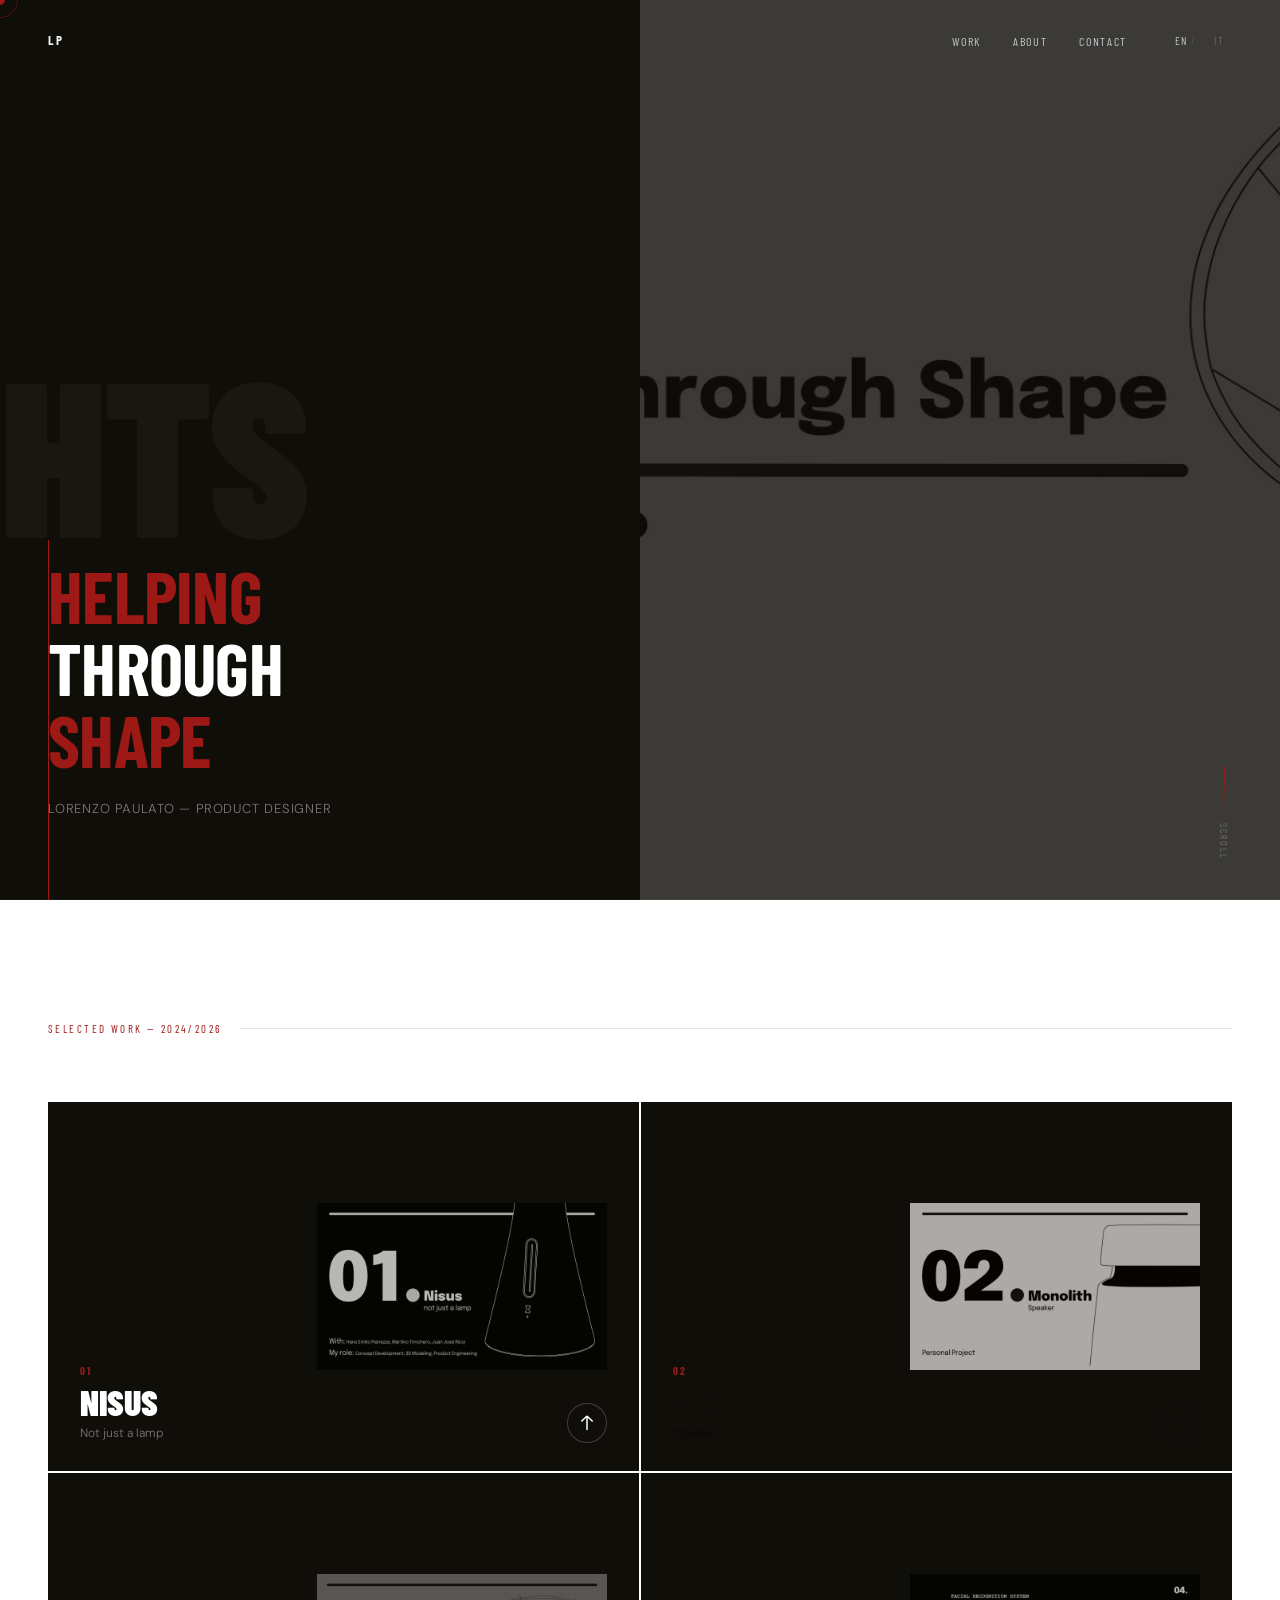
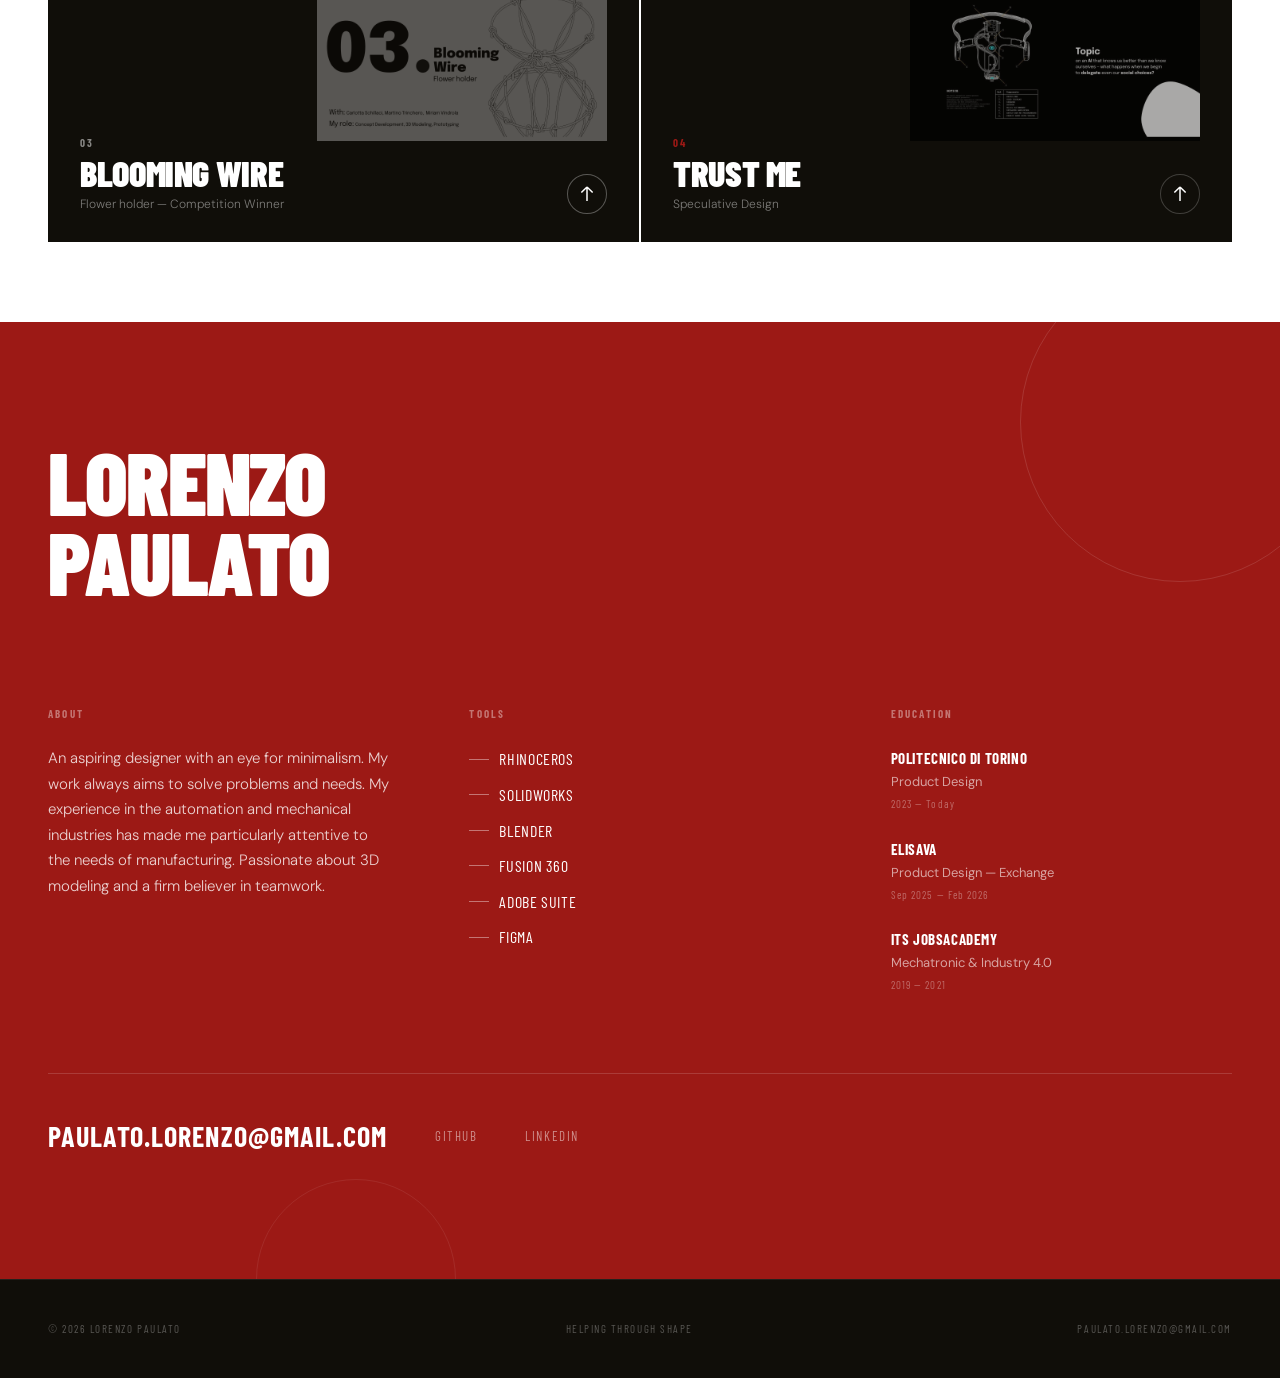
==== index.html @ 7e1d1a1c "Add files via upload" ====
<!DOCTYPE html>
<html lang="en">
<head>
  <meta charset="UTF-8">
  <meta name="viewport" content="width=device-width, initial-scale=1.0">
  <title>Lorenzo Paulato — Helping Through Shape</title>
  <meta name="description" content="Portfolio of Lorenzo Paulato, Product Designer. Helping Through Shape.">
  <link rel="stylesheet" href="style.css">
  <style>
    /* ═══════════════════════════════
       HERO
    ═══════════════════════════════ */
    #hero {
      height: 100vh;
      display: grid;
      grid-template-columns: 1fr 1fr;
      position: relative;
      overflow: hidden;
    }
    .hero-left {
      display: flex;
      flex-direction: column;
      justify-content: flex-end;
      padding: 0 48px 80px;
      position: relative;
      z-index: 2;
    }
    .hero-number {
      font-family: var(--font-display);
      font-size: clamp(120px, 20vw, 220px);
      font-weight: 900;
      line-height: .85;
      color: rgba(255,255,255,.04);
      position: absolute;
      top: 50%; left: 0;
      transform: translateY(-50%);
      pointer-events: none;
      letter-spacing: -.02em;
      user-select: none;
    }
    .hero-tagline {
      font-family: var(--font-display);
      font-size: clamp(42px, 6vw, 72px);
      font-weight: 700;
      line-height: 1;
      letter-spacing: -.01em;
      text-transform: uppercase;
      margin-bottom: 24px;
      animation: fadeUp .8s var(--ease) .3s both;
    }
    .hero-tagline span { color: var(--red); }
    .hero-sub {
      font-size: 13px;
      font-weight: 300;
      color: rgba(255,255,255,.45);
      letter-spacing: .06em;
      text-transform: uppercase;
      animation: fadeUp .8s var(--ease) .5s both;
    }
    .hero-line-red {
      position: absolute;
      bottom: 0; left: 48px;
      width: 1px;
      height: 40%;
      background: var(--red);
      transform-origin: bottom;
      animation: lineGrow 1s var(--ease) .2s both;
    }
    @keyframes lineGrow {
      from { transform: scaleY(0); }
      to   { transform: scaleY(1); }
    }
    @keyframes fadeUp {
      from { opacity: 0; transform: translateY(16px); }
      to   { opacity: 1; transform: translateY(0); }
    }
    .hero-right {
      position: relative;
      overflow: hidden;
    }
    .hero-right img {
      position: absolute;
      inset: 0;
      width: 100%; height: 100%;
      object-fit: cover;
      object-position: center;
      opacity: .18;
      filter: grayscale(1);
      animation: imgReveal 1.2s var(--ease) both;
    }
    @keyframes imgReveal {
      from { opacity: 0; transform: scale(1.04); }
      to   { opacity: .18; transform: scale(1); }
    }
    .hero-scroll {
      position: absolute;
      bottom: 40px; right: 48px;
      display: flex;
      flex-direction: column;
      align-items: center;
      gap: 8px;
      animation: fadeUp .8s var(--ease) .9s both;
    }
    .hero-scroll span {
      font-family: var(--font-display);
      font-size: 10px;
      letter-spacing: .2em;
      text-transform: uppercase;
      color: rgba(255,255,255,.25);
      writing-mode: vertical-rl;
    }
    .scroll-line {
      width: 1px;
      height: 48px;
      background: linear-gradient(to bottom, var(--red), transparent);
      animation: scrollPulse 2s ease-in-out infinite;
    }
    @keyframes scrollPulse {
      0%,100% { opacity: .3; transform: scaleY(1); }
      50%      { opacity: 1; transform: scaleY(1.2); }
    }
    .hero-border-bottom {
      position: absolute;
      bottom: 0; left: 0; right: 0;
      height: 1px;
      background: rgba(255,255,255,.06);
    }

    /* ═══════════════════════════════
       PROJECTS GRID
    ═══════════════════════════════ */
    #projects {
      background: var(--white);
      padding: 120px 48px 80px;
    }
    .section-label {
      font-family: var(--font-display);
      font-size: 11px;
      font-weight: 400;
      letter-spacing: .22em;
      text-transform: uppercase;
      color: var(--red);
      display: flex;
      align-items: center;
      gap: 16px;
      margin-bottom: 64px;
    }
    .section-label::after {
      content: '';
      flex: 1;
      height: 1px;
      background: rgba(0,0,0,.1);
    }
    .projects-grid {
      display: grid;
      grid-template-columns: 1fr 1fr;
      gap: 2px;
    }
    .project-card {
      position: relative;
      aspect-ratio: 16/10;
      overflow: hidden;
      background: var(--black);
      cursor: none;
      text-decoration: none;
      display: block;
    }
    .project-card::before {
      content: '';
      position: absolute;
      inset: 0;
      background: var(--black);
      z-index: 1;
      opacity: 1;
      transition: opacity .6s var(--ease);
    }
    .project-card:hover::before { opacity: 0; }
    .card-wireframe {
      position: absolute;
      inset: 0;
      display: flex;
      align-items: center;
      justify-content: flex-end;
      padding: 32px;
      z-index: 2;
      transition: opacity .5s var(--ease), transform .6s var(--ease);
    }
    .card-wireframe img {
      max-height: 75%;
      max-width: 55%;
      object-fit: contain;
      filter: invert(1);
      opacity: .7;
    }
    .project-card:hover .card-wireframe {
      opacity: 0;
      transform: scale(1.05);
    }
    .card-photo {
      position: absolute;
      inset: 0;
      z-index: 0;
      overflow: hidden;
    }
    .card-photo img {
      width: 100%; height: 100%;
      object-fit: cover;
      transition: transform .7s var(--ease);
      filter: grayscale(.3);
      opacity: .7;
    }
    .project-card:hover .card-photo img { transform: scale(1.04); }
    .card-info {
      position: absolute;
      bottom: 0; left: 0; right: 0;
      padding: 28px 32px;
      z-index: 3;
      display: flex;
      align-items: flex-end;
      justify-content: space-between;
    }
    .card-number {
      font-family: var(--font-display);
      font-size: 11px;
      font-weight: 700;
      letter-spacing: .18em;
      color: var(--red);
      display: block;
      margin-bottom: 4px;
    }
    .card-title {
      font-family: var(--font-display);
      font-size: clamp(22px, 3vw, 36px);
      font-weight: 900;
      text-transform: uppercase;
      color: var(--white);
      letter-spacing: -.01em;
      line-height: 1;
    }
    .card-sub {
      font-family: var(--font-body);
      font-size: 12px;
      font-weight: 300;
      color: rgba(255,255,255,.45);
      margin-top: 4px;
    }
    .card-arrow {
      width: 40px; height: 40px;
      border: 1px solid rgba(255,255,255,.2);
      border-radius: 50%;
      display: flex;
      align-items: center;
      justify-content: center;
      color: var(--white);
      transform: rotate(-45deg);
      transition: all .3s var(--ease);
      flex-shrink: 0;
    }
    .project-card:hover .card-arrow {
      background: var(--red);
      border-color: var(--red);
      transform: rotate(0deg);
    }
    .card-line {
      position: absolute;
      bottom: 0; left: 0;
      width: 0;
      height: 2px;
      background: var(--red);
      transition: width .5s var(--ease);
      z-index: 4;
    }
    .project-card:hover .card-line { width: 100%; }

    /* Project 1: black bg */
    .card-bg-black { background: var(--black); }
    /* Project 2: white bg */
    .card-bg-white { background: var(--white); }
    .card-bg-white .card-wireframe img { filter: none; opacity: .65; }
    .card-bg-white .card-title { color: var(--black); }
    .card-bg-white .card-sub   { color: rgba(0,0,0,.45); }
    .card-bg-white .card-arrow { border-color: rgba(0,0,0,.2); color: var(--black); }
    .card-bg-white:hover .card-arrow { background: var(--red); border-color: var(--red); color: var(--white); }
    /* Project 3: red bg */
    .card-bg-red { background: var(--red); }
    .card-bg-red .card-wireframe img { filter: none; opacity: .3; }
    /* Project 4: black bg */

    /* ═══════════════════════════════
       ABOUT
    ═══════════════════════════════ */
    #about {
      background: var(--red);
      padding: 120px 48px;
      position: relative;
      overflow: hidden;
    }
    .about-decoration {
      position: absolute;
      top: -60px; right: -60px;
      width: 320px; height: 320px;
      border-radius: 50%;
      border: 1px solid rgba(255,255,255,.12);
      pointer-events: none;
    }
    .about-decoration-2 {
      position: absolute;
      bottom: -100px; left: 20%;
      width: 200px; height: 200px;
      border-radius: 50%;
      border: 1px solid rgba(255,255,255,.08);
      pointer-events: none;
    }
    .about-grid {
      display: grid;
      grid-template-columns: 1fr 1fr 1fr;
      gap: 80px;
      position: relative;
      z-index: 2;
    }
    .about-heading {
      font-family: var(--font-display);
      font-size: clamp(48px, 7vw, 88px);
      font-weight: 900;
      text-transform: uppercase;
      line-height: .9;
      color: var(--white);
      letter-spacing: -.02em;
      grid-column: 1 / -1;
      margin-bottom: 24px;
    }
    .about-bio {
      font-size: 15px;
      line-height: 1.7;
      color: rgba(255,255,255,.8);
      font-weight: 300;
    }
    .about-col-title {
      font-family: var(--font-display);
      font-size: 11px;
      font-weight: 700;
      letter-spacing: .2em;
      text-transform: uppercase;
      color: rgba(255,255,255,.4);
      margin-bottom: 24px;
    }
    .skills-list {
      list-style: none;
      display: flex;
      flex-direction: column;
      gap: 10px;
    }
    .skills-list li {
      font-family: var(--font-display);
      font-size: 16px;
      font-weight: 400;
      letter-spacing: .04em;
      text-transform: uppercase;
      color: var(--white);
      display: flex;
      align-items: center;
      gap: 10px;
    }
    .skills-list li::before {
      content: '';
      width: 20px; height: 1px;
      background: rgba(255,255,255,.4);
      flex-shrink: 0;
    }
    .edu-item {
      margin-bottom: 24px;
    }
    .edu-item:last-child { margin-bottom: 0; }
    .edu-school {
      font-family: var(--font-display);
      font-size: 15px;
      font-weight: 700;
      text-transform: uppercase;
      letter-spacing: .04em;
      color: var(--white);
    }
    .edu-degree {
      font-size: 13px;
      color: rgba(255,255,255,.6);
      margin-top: 2px;
    }
    .edu-year {
      font-family: var(--font-display);
      font-size: 11px;
      letter-spacing: .1em;
      color: rgba(255,255,255,.35);
      margin-top: 2px;
    }
    .about-contact {
      grid-column: 1 / -1;
      border-top: 1px solid rgba(255,255,255,.15);
      padding-top: 40px;
      display: flex;
      align-items: center;
      gap: 48px;
    }
    .contact-link {
      font-family: var(--font-display);
      font-size: 13px;
      letter-spacing: .12em;
      text-transform: uppercase;
      color: rgba(255,255,255,.5);
      text-decoration: none;
      transition: color .2s;
    }
    .contact-link:hover { color: var(--white); }
    .contact-email {
      font-family: var(--font-display);
      font-size: clamp(16px, 2.5vw, 28px);
      font-weight: 700;
      text-transform: uppercase;
      letter-spacing: .04em;
      color: var(--white);
      text-decoration: none;
      transition: opacity .2s;
    }
    .contact-email:hover { opacity: .7; }

    /* ── Responsive ── */
    @media (max-width: 900px) {
      nav { padding: 20px 24px; }
      .nav-links { display: none; }
      #hero { grid-template-columns: 1fr; }
      .hero-right { display: none; }
      .hero-left { padding: 0 24px 64px; }
      #projects { padding: 80px 24px 40px; }
      .projects-grid { grid-template-columns: 1fr; }
      .project-card { aspect-ratio: 4/3; }
      #about { padding: 80px 24px; }
      .about-grid { grid-template-columns: 1fr; gap: 40px; }
      footer { padding: 32px 24px; flex-direction: column; gap: 12px; text-align: center; }
    }
  </style>
</head>
<body>

  <div class="cursor" id="cursor"></div>
  <div class="cursor-ring" id="cursorRing"></div>

  <!-- NAV -->
  <nav>
    <a class="nav-logo" href="index.html">LP</a>
    <div class="nav-right">
      <ul class="nav-links">
        <li><a href="#projects" data-en="Work" data-it="Lavori">Work</a></li>
        <li><a href="#about" data-en="About" data-it="Info">About</a></li>
        <li><a href="mailto:paulato.lorenzo@gmail.com" data-en="Contact" data-it="Contatti">Contact</a></li>
      </ul>
      <div class="lang-toggle">
        <button class="lang-btn active" onclick="setLang('en')">EN</button>
        <button class="lang-btn" onclick="setLang('it')">IT</button>
      </div>
    </div>
  </nav>

  <!-- HERO -->
  <section id="hero">
    <div class="hero-left page-enter">
      <div class="hero-number" aria-hidden="true">HTS</div>
      <div class="hero-line-red"></div>
      <h1 class="hero-tagline">
        <span data-en="Helping" data-it="Aiutare">Helping</span><br>
        Through<br>
        <span data-en="Shape" data-it="la Forma">Shape</span>
      </h1>
      <p class="hero-sub">
        <span data-en="Lorenzo Paulato — Product Designer" data-it="Lorenzo Paulato — Product Designer">Lorenzo Paulato — Product Designer</span>
      </p>
    </div>
    <div class="hero-right">
      <img src="assets/images/1.jpeg" alt="" aria-hidden="true">
    </div>
    <div class="hero-scroll">
      <div class="scroll-line"></div>
      <span data-en="scroll" data-it="scorri">scroll</span>
    </div>
    <div class="hero-border-bottom"></div>
  </section>

  <!-- PROJECTS -->
  <section id="projects">
    <p class="section-label" data-en="Selected Work — 2024/2026" data-it="Lavori Selezionati — 2024/2026">Selected Work — 2024/2026</p>
    <div class="projects-grid">

      <!-- 01 Nisus -->
      <a href="projects/nisus.html" class="project-card card-bg-black">
        <div class="card-photo">
          <img src="assets/images/8.jpeg" alt="Nisus lamp prototype">
        </div>
        <div class="card-wireframe">
          <img src="assets/images/4.jpeg" alt="Nisus wireframe">
        </div>
        <div class="card-info">
          <div>
            <span class="card-number">01</span>
            <div class="card-title">Nisus</div>
            <div class="card-sub" data-en="Not just a lamp" data-it="Non solo una lampada">Not just a lamp</div>
          </div>
          <div class="card-arrow">
            <svg width="14" height="14" viewBox="0 0 14 14" fill="none">
              <path d="M2 12L12 2M12 2H4M12 2V10" stroke="currentColor" stroke-width="1.5"/>
            </svg>
          </div>
        </div>
        <div class="card-line"></div>
      </a>

      <!-- 02 Monolith -->
      <a href="projects/monolith.html" class="project-card card-bg-white">
        <div class="card-photo">
          <img src="assets/images/13.jpeg" alt="Monolith speaker">
        </div>
        <div class="card-wireframe">
          <img src="assets/images/9.jpeg" alt="Monolith wireframe">
        </div>
        <div class="card-info">
          <div>
            <span class="card-number" style="color:var(--red)">02</span>
            <div class="card-title">Monolith</div>
            <div class="card-sub" data-en="Speaker" data-it="Speaker">Speaker</div>
          </div>
          <div class="card-arrow">
            <svg width="14" height="14" viewBox="0 0 14 14" fill="none">
              <path d="M2 12L12 2M12 2H4M12 2V10" stroke="currentColor" stroke-width="1.5"/>
            </svg>
          </div>
        </div>
        <div class="card-line"></div>
      </a>

      <!-- 03 Blooming Wire -->
      <a href="projects/blooming-wire.html" class="project-card card-bg-red">
        <div class="card-photo">
          <img src="assets/images/17.jpeg" alt="Blooming Wire flower holder">
        </div>
        <div class="card-wireframe">
          <img src="assets/images/15.jpeg" alt="Blooming Wire wireframe">
        </div>
        <div class="card-info">
          <div>
            <span class="card-number" style="color:rgba(255,255,255,.5)">03</span>
            <div class="card-title">Blooming Wire</div>
            <div class="card-sub" data-en="Flower holder — Competition Winner" data-it="Portafiori — Vincitore di Competizione">Flower holder — Competition Winner</div>
          </div>
          <div class="card-arrow" style="border-color:rgba(255,255,255,.3)">
            <svg width="14" height="14" viewBox="0 0 14 14" fill="none">
              <path d="M2 12L12 2M12 2H4M12 2V10" stroke="currentColor" stroke-width="1.5"/>
            </svg>
          </div>
        </div>
        <div class="card-line" style="background:var(--white)"></div>
      </a>

      <!-- 04 Trust Me -->
      <a href="projects/trust-me.html" class="project-card card-bg-black">
        <div class="card-photo">
          <img src="assets/images/22.jpeg" alt="Trust Me speculative design">
        </div>
        <div class="card-wireframe">
          <img src="assets/images/21.jpeg" alt="Trust Me wireframe">
        </div>
        <div class="card-info">
          <div>
            <span class="card-number">04</span>
            <div class="card-title">Trust Me</div>
            <div class="card-sub" data-en="Speculative Design" data-it="Design Speculativo">Speculative Design</div>
          </div>
          <div class="card-arrow">
            <svg width="14" height="14" viewBox="0 0 14 14" fill="none">
              <path d="M2 12L12 2M12 2H4M12 2V10" stroke="currentColor" stroke-width="1.5"/>
            </svg>
          </div>
        </div>
        <div class="card-line"></div>
      </a>

    </div>
  </section>

  <!-- ABOUT -->
  <section id="about">
    <div class="about-decoration"></div>
    <div class="about-decoration-2"></div>
    <div class="about-grid">
      <h2 class="about-heading" data-en="Lorenzo<br>Paulato" data-it="Lorenzo<br>Paulato">Lorenzo<br>Paulato</h2>

      <!-- Bio -->
      <div>
        <p class="about-col-title" data-en="About" data-it="Chi sono">About</p>
        <p class="about-bio" data-en="An aspiring designer with an eye for minimalism. My work always aims to solve problems and needs. My experience in the automation and mechanical industries has made me particularly attentive to the needs of manufacturing. Passionate about 3D modeling and a firm believer in teamwork." data-it="Designer con occhio per il minimalismo. Il mio lavoro mira sempre a risolvere problemi e bisogni. La mia esperienza nell'industria dell'automazione mi ha reso attento alle necessità produttive. Appassionato di modellazione 3D e convinto sostenitore del lavoro di squadra.">
          An aspiring designer with an eye for minimalism. My work always aims to solve problems and needs. My experience in the automation and mechanical industries has made me particularly attentive to the needs of manufacturing. Passionate about 3D modeling and a firm believer in teamwork.
        </p>
      </div>

      <!-- Skills -->
      <div>
        <p class="about-col-title" data-en="Tools" data-it="Strumenti">Tools</p>
        <ul class="skills-list">
          <li>Rhinoceros</li>
          <li>SolidWorks</li>
          <li>Blender</li>
          <li>Fusion 360</li>
          <li>Adobe Suite</li>
          <li>Figma</li>
        </ul>
      </div>

      <!-- Education -->
      <div>
        <p class="about-col-title" data-en="Education" data-it="Formazione">Education</p>
        <div class="edu-item">
          <div class="edu-school">Politecnico di Torino</div>
          <div class="edu-degree" data-en="Product Design" data-it="Product Design">Product Design</div>
          <div class="edu-year">2023 — Today</div>
        </div>
        <div class="edu-item">
          <div class="edu-school">ELISAVA</div>
          <div class="edu-degree" data-en="Product Design — Exchange" data-it="Product Design — Scambio">Product Design — Exchange</div>
          <div class="edu-year">Sep 2025 — Feb 2026</div>
        </div>
        <div class="edu-item">
          <div class="edu-school">ITS JobsAcademy</div>
          <div class="edu-degree" data-en="Mechatronic & Industry 4.0" data-it="Meccatronica & Industry 4.0">Mechatronic & Industry 4.0</div>
          <div class="edu-year">2019 — 2021</div>
        </div>
      </div>

      <!-- Contact -->
      <div class="about-contact">
        <a class="contact-email" href="mailto:paulato.lorenzo@gmail.com">paulato.lorenzo@gmail.com</a>
        <a class="contact-link" href="https://github.com/lorenzopaulato" target="_blank" rel="noopener">GitHub</a>
        <a class="contact-link" href="https://linkedin.com/in/lorenzopaulato" target="_blank" rel="noopener">LinkedIn</a>
      </div>
    </div>
  </section>

  <!-- FOOTER -->
  <footer>
    <p>© 2026 Lorenzo Paulato</p>
    <p data-en="Helping Through Shape" data-it="Aiutare attraverso la Forma">Helping Through Shape</p>
    <a href="mailto:paulato.lorenzo@gmail.com">paulato.lorenzo@gmail.com</a>
  </footer>

  <script>
    // ── Cursor ──
    const cur = document.getElementById('cursor');
    const ring = document.getElementById('cursorRing');
    let mx = 0, my = 0, rx = 0, ry = 0;
    document.addEventListener('mousemove', e => { mx = e.clientX; my = e.clientY; });
    function animCursor() {
      cur.style.left = mx + 'px'; cur.style.top = my + 'px';
      rx += (mx - rx) * .12; ry += (my - ry) * .12;
      ring.style.left = rx + 'px'; ring.style.top = ry + 'px';
      requestAnimationFrame(animCursor);
    }
    animCursor();
    document.querySelectorAll('a, button').forEach(el => {
      el.addEventListener('mouseenter', () => { cur.style.width = '20px'; cur.style.height = '20px'; });
      el.addEventListener('mouseleave', () => { cur.style.width = '10px'; cur.style.height = '10px'; });
    });

    // ── Language ──
    let lang = 'en';
    function setLang(l) {
      lang = l;
      document.querySelectorAll('[data-en]').forEach(el => {
        const txt = el.getAttribute('data-' + l);
        if (txt) el.innerHTML = txt;
      });
      document.querySelectorAll('.lang-btn').forEach(b => b.classList.remove('active'));
      document.querySelector('.lang-btn:' + (l === 'en' ? 'first' : 'last') + '-child').classList.add('active');
    }

    // ── Scroll reveal ──
    const observer = new IntersectionObserver(entries => {
      entries.forEach(e => {
        if (e.isIntersecting) { e.target.style.opacity = '1'; e.target.style.transform = 'translateY(0)'; }
      });
    }, { threshold: .1 });
    document.querySelectorAll('.project-card, .about-grid > *').forEach(el => {
      el.style.opacity = '0';
      el.style.transform = 'translateY(24px)';
      el.style.transition = 'opacity .7s var(--ease), transform .7s var(--ease)';
      observer.observe(el);
    });
  </script>
</body>
</html>
---- style.css ----
/* ===========================
   LORENZO PAULATO — Portfolio
   =========================== */

@import url('https://fonts.googleapis.com/css2?family=DM+Sans:ital,opsz,wght@0,9..40,300;0,9..40,400;0,9..40,500;0,9..40,700;1,9..40,300&family=Barlow+Condensed:wght@300;400;700;900&display=swap');

:root {
  --red:   #9c1915;
  --white: #FFFFFF;
  --black: #100E09;
  --font-display: 'Barlow Condensed', sans-serif;
  --font-body:    'DM Sans', sans-serif;
  --ease: cubic-bezier(0.16, 1, 0.3, 1);
}

*, *::before, *::after { box-sizing: border-box; margin: 0; padding: 0; }

html { scroll-behavior: smooth; }

body {
  background: var(--black);
  color: var(--white);
  font-family: var(--font-body);
  font-size: 16px;
  line-height: 1.6;
  overflow-x: hidden;
  cursor: none;
}

/* ── Custom Cursor ── */
.cursor {
  position: fixed;
  width: 10px; height: 10px;
  background: var(--red);
  border-radius: 50%;
  pointer-events: none;
  z-index: 9999;
  transform: translate(-50%,-50%);
  transition: width .2s var(--ease), height .2s var(--ease), background .2s;
}
.cursor-ring {
  position: fixed;
  width: 36px; height: 36px;
  border: 1px solid rgba(156,25,21,.5);
  border-radius: 50%;
  pointer-events: none;
  z-index: 9998;
  transform: translate(-50%,-50%);
  transition: all .12s var(--ease);
}
body:hover .cursor { opacity: 1; }
a:hover ~ .cursor, button:hover ~ .cursor { width: 20px; height: 20px; }

/* ── Nav ── */
nav {
  position: fixed;
  top: 0; left: 0; right: 0;
  z-index: 100;
  display: flex;
  align-items: center;
  justify-content: space-between;
  padding: 28px 48px;
  mix-blend-mode: difference;
}
.nav-logo {
  font-family: var(--font-display);
  font-size: 13px;
  font-weight: 700;
  letter-spacing: .18em;
  text-transform: uppercase;
  color: var(--white);
  text-decoration: none;
}
.nav-right {
  display: flex;
  align-items: center;
  gap: 40px;
}
.nav-links {
  display: flex;
  gap: 32px;
  list-style: none;
}
.nav-links a {
  font-family: var(--font-display);
  font-size: 12px;
  font-weight: 400;
  letter-spacing: .14em;
  text-transform: uppercase;
  color: var(--white);
  text-decoration: none;
  position: relative;
}
.nav-links a::after {
  content: '';
  position: absolute;
  bottom: -3px; left: 0;
  width: 0; height: 1px;
  background: var(--red);
  transition: width .3s var(--ease);
}
.nav-links a:hover::after { width: 100%; }

/* ── Language Toggle ── */
.lang-toggle {
  display: flex;
  gap: 2px;
  background: transparent;
  border: none;
  cursor: none;
}
.lang-btn {
  font-family: var(--font-display);
  font-size: 11px;
  letter-spacing: .12em;
  text-transform: uppercase;
  padding: 4px 8px;
  background: transparent;
  border: none;
  color: rgba(255,255,255,.35);
  cursor: none;
  transition: color .2s;
}
.lang-btn.active { color: var(--white); }
.lang-btn:first-child::after {
  content: ' /';
  color: rgba(255,255,255,.2);
}

/* ── Geometric Lines ── */
.line-h {
  display: block;
  width: 100%;
  height: 1px;
  background: currentColor;
}
.line-v {
  display: block;
  width: 1px;
  background: currentColor;
}

/* ── Utilities ── */
.red   { color: var(--red); }
.white { color: var(--white); }
.black { color: var(--black); }

/* ── Page Transitions ── */
.page-enter {
  animation: pageIn .6s var(--ease) both;
}
@keyframes pageIn {
  from { opacity: 0; transform: translateY(20px); }
  to   { opacity: 1; transform: translateY(0); }
}

/* ── Footer ── */
footer {
  padding: 40px 48px;
  display: flex;
  align-items: center;
  justify-content: space-between;
  border-top: 1px solid rgba(255,255,255,.08);
}
footer p {
  font-family: var(--font-display);
  font-size: 11px;
  letter-spacing: .14em;
  text-transform: uppercase;
  color: rgba(255,255,255,.3);
}
footer a {
  font-family: var(--font-display);
  font-size: 11px;
  letter-spacing: .14em;
  text-transform: uppercase;
  color: rgba(255,255,255,.3);
  text-decoration: none;
  transition: color .2s;
}
footer a:hover { color: var(--red); }

/* ── Back Button ── */
.back-btn {
  display: inline-flex;
  align-items: center;
  gap: 10px;
  font-family: var(--font-display);
  font-size: 12px;
  letter-spacing: .14em;
  text-transform: uppercase;
  color: rgba(255,255,255,.4);
  text-decoration: none;
  transition: color .3s;
  margin-bottom: 0;
}
.back-btn:hover { color: var(--white); }
.back-btn svg { transition: transform .3s var(--ease); }
.back-btn:hover svg { transform: translateX(-4px); }

/* ── Project Nav ── */
.project-nav {
  display: flex;
  justify-content: space-between;
  align-items: center;
  padding: 60px 48px 80px;
  border-top: 1px solid rgba(255,255,255,.08);
}
.proj-nav-link {
  font-family: var(--font-display);
  font-size: 13px;
  letter-spacing: .1em;
  text-transform: uppercase;
  color: rgba(255,255,255,.4);
  text-decoration: none;
  display: flex;
  align-items: center;
  gap: 12px;
  transition: color .3s;
}
.proj-nav-link:hover { color: var(--white); }
.proj-nav-label {
  font-size: 10px;
  letter-spacing: .18em;
  color: var(--red);
  display: block;
  margin-bottom: 4px;
}

/* ── Scrollbar ── */
::-webkit-scrollbar { width: 3px; }
::-webkit-scrollbar-track { background: var(--black); }
::-webkit-scrollbar-thumb { background: var(--red); }

/* ── Selection ── */
::selection { background: var(--red); color: var(--white); }
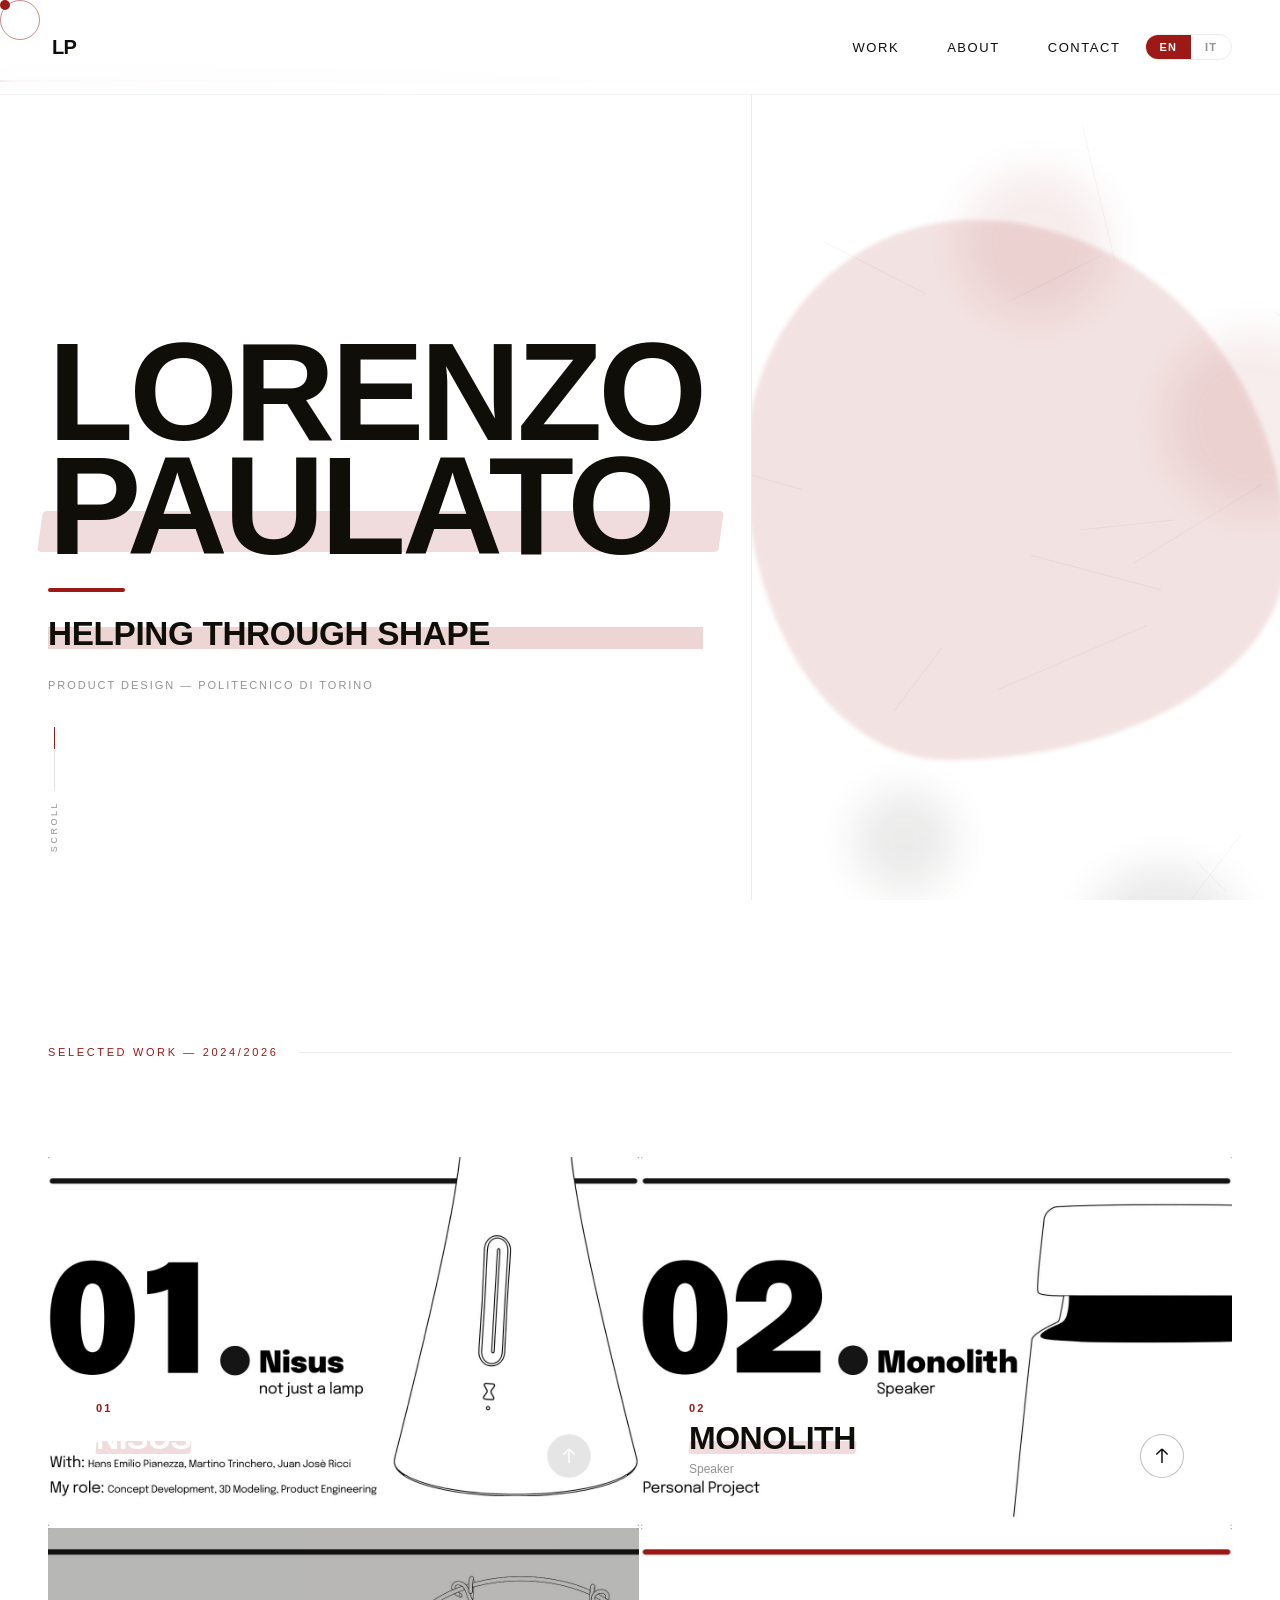
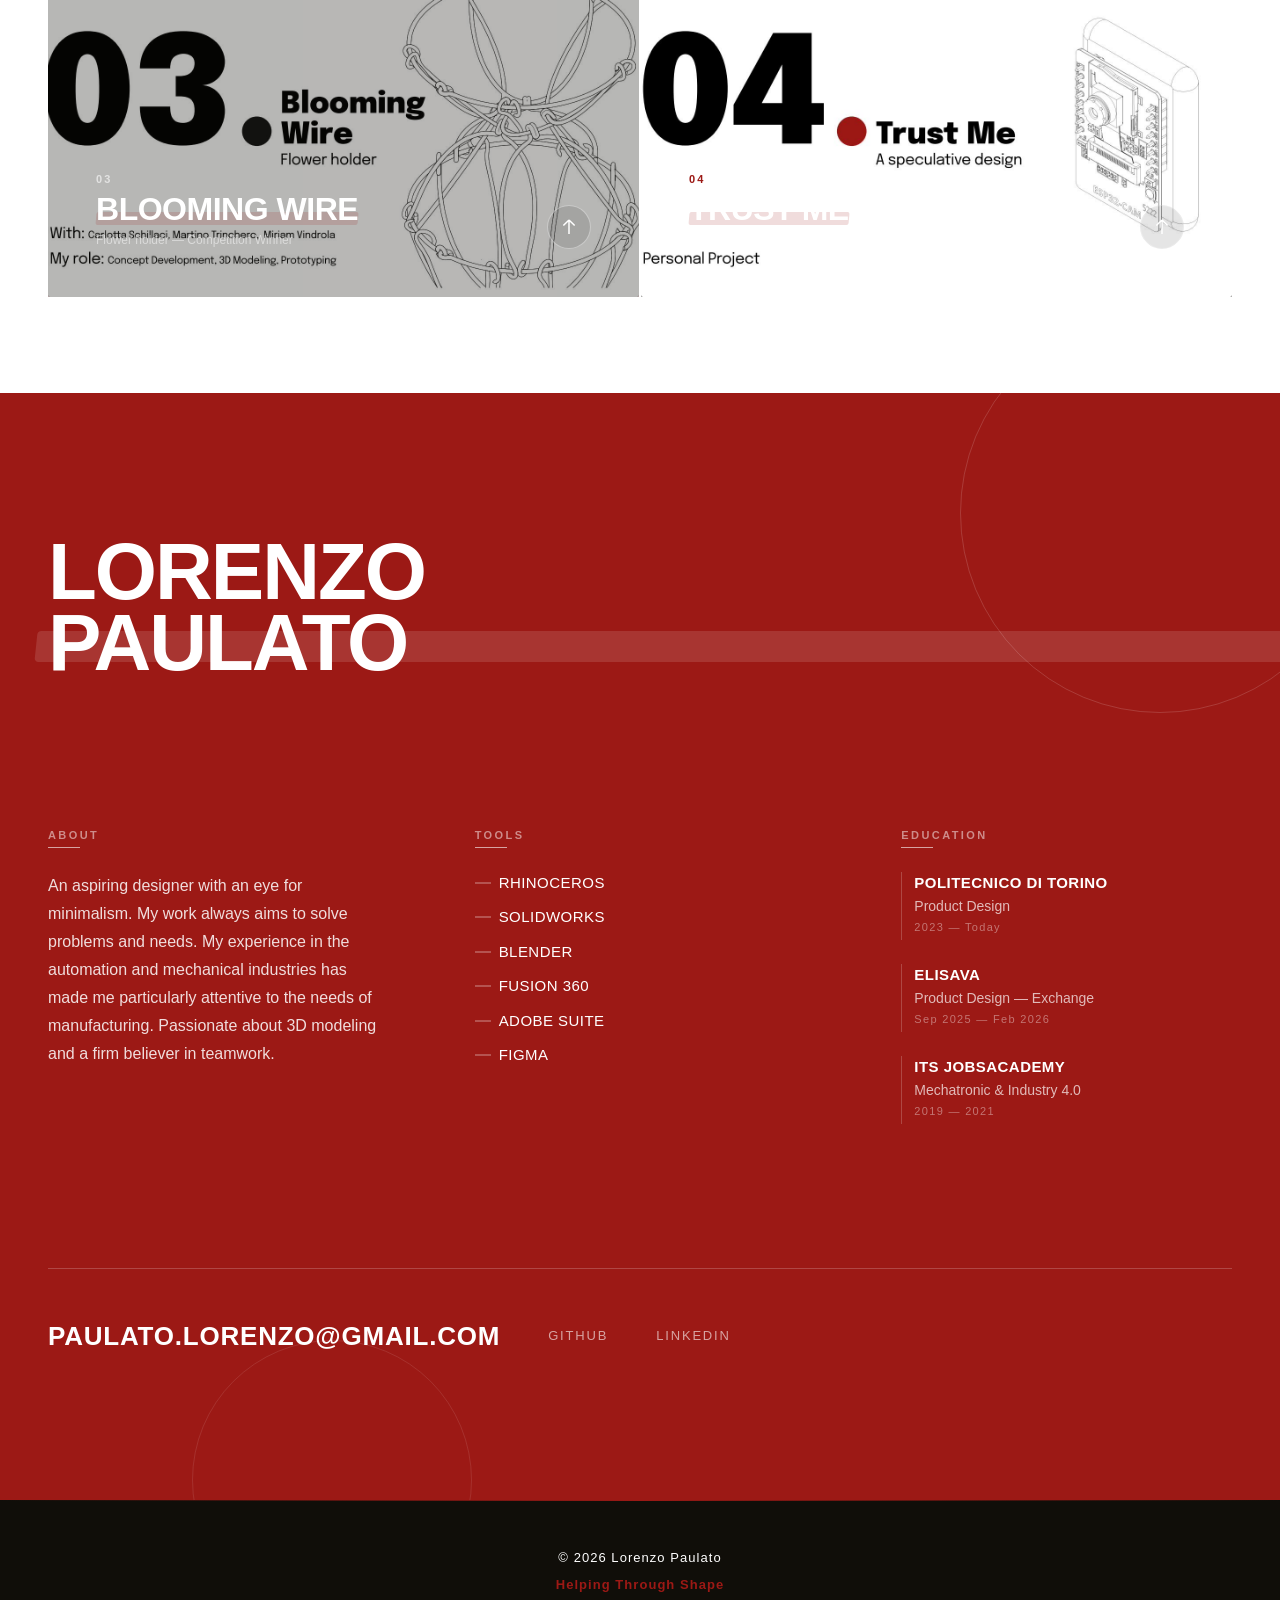
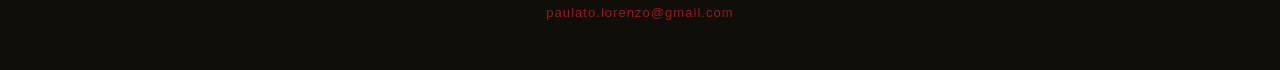
==== commit ec2cc533: "Redesign homepage: new layout, scroll animations, project cards with real wireframes Co-Authored-By:" ====
--- a/index.html
+++ b/index.html
@@ -5,157 +5,465 @@
   <meta name="viewport" content="width=device-width, initial-scale=1.0">
   <title>Lorenzo Paulato — Helping Through Shape</title>
   <meta name="description" content="Portfolio of Lorenzo Paulato, Product Designer. Helping Through Shape.">
-  <link rel="stylesheet" href="style.css">
+  <link rel="icon" href="data:image/svg+xml,<svg xmlns='http://www.w3.org/2000/svg' viewBox='0 0 100 100'><circle cx='50' cy='50' r='45' fill='%239c1915'/></svg>">
+
   <style>
-    /* ═══════════════════════════════
-       HERO
-    ═══════════════════════════════ */
+    :root {
+      --red: #9c1915;
+      --white: #FFFFFF;
+      --black: #100E09;
+
+      --bg-primary: var(--white);
+      --text-primary: var(--black);
+      --text-secondary: rgba(16, 14, 9, 0.45);
+      --accent: var(--red);
+      --grid-line: rgba(16, 14, 9, 0.08);
+
+      --font-display: 'Helvetica Neue', Arial, sans-serif;
+      --font-body: 'Helvetica Neue', Arial, sans-serif;
+
+      --ease: cubic-bezier(0.16, 1, 0.3, 1);
+      --ease-out: cubic-bezier(0.33, 1, 0.68, 1);
+      --transition-fast: 0.3s var(--ease);
+      --transition-med: 0.6s var(--ease);
+      --transition-slow: 1.2s var(--ease);
+
+      --space-sm: clamp(16px, 2vw, 24px);
+      --space-md: clamp(32px, 4vw, 48px);
+      --space-lg: clamp(64px, 8vw, 96px);
+      --space-xl: clamp(96px, 12vw, 144px);
+    }
+
+    [data-theme="black"] {
+      --bg-primary: var(--black);
+      --text-primary: var(--white);
+      --text-secondary: rgba(255, 255, 255, 0.45);
+      --grid-line: rgba(255, 255, 255, 0.08);
+    }
+    [data-theme="red"] {
+      --bg-primary: var(--red);
+      --text-primary: var(--white);
+      --text-secondary: rgba(255, 255, 255, 0.45);
+      --grid-line: rgba(255, 255, 255, 0.12);
+      --accent: var(--white);
+    }
+
+    *, *::before, *::after { box-sizing: border-box; margin: 0; padding: 0; }
+
+    html { scroll-behavior: smooth; scroll-padding-top: 80px; }
+
+    body {
+      font-family: var(--font-body);
+      background: var(--bg-primary);
+      color: var(--text-primary);
+      line-height: 1.5;
+      overflow-x: hidden;
+      transition: background var(--transition-med), color var(--transition-med);
+      cursor: none;
+    }
+
+    /* ── Scrollbar & Selection ── */
+    ::-webkit-scrollbar { width: 3px; }
+    ::-webkit-scrollbar-track { background: var(--black); }
+    ::-webkit-scrollbar-thumb { background: var(--red); }
+    ::selection { background: var(--red); color: var(--white); }
+
+    /* ── Custom Cursor ── */
+    .cursor {
+      position: fixed;
+      left: 0; top: 0;
+      width: 10px; height: 10px;
+      border-radius: 50%;
+      background: var(--red);
+      pointer-events: none;
+      z-index: 9999;
+      transition: width 0.2s, height 0.2s, background 0.3s;
+      will-change: transform;
+    }
+
+    .cursor-ring {
+      position: fixed;
+      left: 0; top: 0;
+      width: 40px; height: 40px;
+      border: 1px solid rgba(156, 25, 21, 0.5);
+      border-radius: 50%;
+      pointer-events: none;
+      z-index: 9998;
+      transition: border-color 0.3s, width 0.3s, height 0.3s;
+      will-change: transform;
+    }
+
+    [data-theme="red"] .cursor-ring { border-color: rgba(255,255,255,0.6); }
+
+    /* ── Dynamic Grid Background ── */
+    .dynamic-grid {
+      position: fixed;
+      inset: 0;
+      pointer-events: none;
+      z-index: -1;
+      opacity: 0.6;
+    }
+
+    .grid-line {
+      position: absolute;
+      background: var(--grid-line);
+      transition: transform 0.8s var(--ease);
+    }
+    .grid-line.horizontal { width: 100%; height: 1px; left: 0; }
+    .grid-line.vertical   { height: 100%; width: 1px; top: 0; }
+
+    .bulge {
+      position: fixed;
+      border-radius: 50%;
+      pointer-events: none;
+      z-index: -1;
+      opacity: 0.08;
+      filter: blur(40px);
+      transition: transform 1.5s var(--ease), opacity 0.5s;
+      will-change: transform;
+    }
+    .bulge.red   { background: var(--red); }
+    .bulge.white { background: var(--white); }
+    .bulge.black { background: var(--black); }
+
+    /* ── Navigation ── */
+    nav {
+      position: fixed;
+      top: 0; left: 0; right: 0;
+      display: flex;
+      justify-content: space-between;
+      align-items: center;
+      padding: var(--space-sm) var(--space-md);
+      z-index: 1000;
+      backdrop-filter: blur(12px);
+      background: rgba(255, 255, 255, 0.85);
+      border-bottom: 1px solid rgba(0,0,0,0.05);
+      transition: background 0.4s, border-color 0.4s;
+    }
+    [data-theme="black"] nav {
+      background: rgba(16, 14, 9, 0.85);
+      border-color: rgba(255,255,255,0.1);
+    }
+    [data-theme="red"] nav {
+      background: rgba(156, 25, 21, 0.85);
+      border-color: rgba(255,255,255,0.2);
+    }
+
+    .nav-logo {
+      font-family: var(--font-display);
+      font-size: 20px;
+      font-weight: 900;
+      letter-spacing: -0.03em;
+      text-transform: uppercase;
+      color: var(--text-primary);
+      text-decoration: none;
+      position: relative;
+      padding: 8px 4px;
+    }
+    .nav-logo::after {
+      content: '';
+      position: absolute;
+      bottom: 0; left: 0; right: 0;
+      height: 2px;
+      background: var(--accent);
+      transform: scaleX(0);
+      transform-origin: left;
+      transition: transform var(--transition-fast);
+    }
+    .nav-logo:hover::after { transform: scaleX(1); }
+
+    .nav-right { display: flex; align-items: center; gap: var(--space-sm); }
+
+    .nav-links { display: flex; list-style: none; gap: var(--space-md); }
+
+    .nav-links a {
+      font-family: var(--font-display);
+      font-size: 13px;
+      font-weight: 500;
+      letter-spacing: 0.12em;
+      text-transform: uppercase;
+      color: var(--text-primary);
+      text-decoration: none;
+      position: relative;
+      padding: 4px 0;
+      transition: color var(--transition-fast);
+    }
+    .nav-links a::after {
+      content: '';
+      position: absolute;
+      bottom: 0; left: 0;
+      width: 100%; height: 1px;
+      background: var(--accent);
+      transform: scaleX(0);
+      transform-origin: right;
+      transition: transform var(--transition-fast);
+    }
+    .nav-links a:hover { color: var(--accent); }
+    .nav-links a:hover::after { transform: scaleX(1); transform-origin: left; }
+
+    .lang-toggle {
+      display: flex;
+      border: 1px solid var(--grid-line);
+      border-radius: 20px;
+      overflow: hidden;
+    }
+    .lang-btn {
+      background: transparent;
+      border: none;
+      padding: 6px 14px;
+      font-family: var(--font-display);
+      font-size: 11px;
+      font-weight: 600;
+      letter-spacing: 0.1em;
+      text-transform: uppercase;
+      color: var(--text-secondary);
+      cursor: pointer;
+      transition: all var(--transition-fast);
+    }
+    .lang-btn.active, .lang-btn:hover {
+      background: var(--accent);
+      color: var(--bg-primary);
+    }
+
+    /* ── Hero ── */
     #hero {
-      height: 100vh;
+      min-height: 100vh;
       display: grid;
       grid-template-columns: 1fr 1fr;
+      background: var(--bg-primary);
       position: relative;
       overflow: hidden;
-    }
+      padding-top: 80px;
+    }
+
+    .hero-top-rule {
+      position: absolute;
+      top: 80px; left: 0; right: 0;
+      height: 2px;
+      background: linear-gradient(90deg, var(--accent), transparent 70%);
+      z-index: 3;
+      transform-origin: left;
+      animation: ruleExpand 1.2s var(--ease-out) 0.2s both;
+    }
+
+    @keyframes ruleExpand {
+      from { transform: scaleX(0); opacity: 0; }
+      70%  { opacity: 1; }
+      to   { transform: scaleX(1); }
+    }
+    @keyframes fadeUp {
+      from { opacity: 0; transform: translateY(24px); }
+      to   { opacity: 1; transform: translateY(0); }
+    }
+    @keyframes typewriter {
+      from { width: 0; }
+      to   { width: 100%; }
+    }
+
     .hero-left {
       display: flex;
       flex-direction: column;
-      justify-content: flex-end;
-      padding: 0 48px 80px;
+      justify-content: center;
+      padding: var(--space-lg) var(--space-md) var(--space-md);
       position: relative;
       z-index: 2;
     }
-    .hero-number {
-      font-family: var(--font-display);
-      font-size: clamp(120px, 20vw, 220px);
+
+    .hero-name {
+      font-family: var(--font-display);
+      font-size: clamp(56px, 11vw, 140px);
       font-weight: 900;
-      line-height: .85;
-      color: rgba(255,255,255,.04);
-      position: absolute;
-      top: 50%; left: 0;
-      transform: translateY(-50%);
-      pointer-events: none;
-      letter-spacing: -.02em;
-      user-select: none;
-    }
+      line-height: 0.82;
+      letter-spacing: -0.03em;
+      text-transform: uppercase;
+      color: var(--text-primary);
+      animation: fadeUp 0.9s var(--ease-out) 0.3s both;
+      position: relative;
+    }
+    .hero-name::after {
+      content: '';
+      position: absolute;
+      bottom: 12px; left: -8px;
+      width: 104%; height: 18%;
+      background: var(--accent);
+      z-index: -1;
+      opacity: 0.15;
+      border-radius: 4px;
+      transform: skewX(-8deg);
+    }
+
+    .hero-red-rule {
+      width: clamp(40px, 6vw, 100px);
+      height: 4px;
+      border-radius: 2px;
+      background: var(--accent);
+      margin: var(--space-sm) 0;
+      transform-origin: left;
+      animation: ruleExpand 0.9s var(--ease-out) 0.5s both;
+    }
+
     .hero-tagline {
       font-family: var(--font-display);
-      font-size: clamp(42px, 6vw, 72px);
+      font-size: clamp(18px, 2.6vw, 36px);
       font-weight: 700;
-      line-height: 1;
-      letter-spacing: -.01em;
-      text-transform: uppercase;
-      margin-bottom: 24px;
-      animation: fadeUp .8s var(--ease) .3s both;
-    }
-    .hero-tagline span { color: var(--red); }
+      text-transform: uppercase;
+      letter-spacing: -0.01em;
+      color: var(--text-primary);
+      line-height: 1.1;
+      animation: fadeUp 0.9s var(--ease-out) 0.6s both;
+      position: relative;
+      display: inline-block;
+    }
+    .hero-tagline::after {
+      content: '';
+      position: absolute;
+      bottom: 4px; left: 0;
+      height: 60%;
+      background: var(--accent);
+      z-index: -1;
+      opacity: 0.18;
+      animation: typewriter 1.4s var(--ease-out) 1.1s both;
+      width: 0;
+    }
+
     .hero-sub {
-      font-size: 13px;
+      margin-top: var(--space-sm);
+      font-size: 11px;
       font-weight: 300;
-      color: rgba(255,255,255,.45);
-      letter-spacing: .06em;
-      text-transform: uppercase;
-      animation: fadeUp .8s var(--ease) .5s both;
-    }
-    .hero-line-red {
-      position: absolute;
-      bottom: 0; left: 48px;
-      width: 1px;
-      height: 40%;
-      background: var(--red);
-      transform-origin: bottom;
-      animation: lineGrow 1s var(--ease) .2s both;
-    }
-    @keyframes lineGrow {
-      from { transform: scaleY(0); }
-      to   { transform: scaleY(1); }
-    }
-    @keyframes fadeUp {
-      from { opacity: 0; transform: translateY(16px); }
-      to   { opacity: 1; transform: translateY(0); }
-    }
-    .hero-right {
-      position: relative;
-      overflow: hidden;
-    }
-    .hero-right img {
-      position: absolute;
-      inset: 0;
-      width: 100%; height: 100%;
-      object-fit: cover;
-      object-position: center;
-      opacity: .18;
-      filter: grayscale(1);
-      animation: imgReveal 1.2s var(--ease) both;
-    }
-    @keyframes imgReveal {
-      from { opacity: 0; transform: scale(1.04); }
-      to   { opacity: .18; transform: scale(1); }
-    }
+      letter-spacing: 0.18em;
+      text-transform: uppercase;
+      color: var(--text-secondary);
+      animation: fadeUp 0.9s var(--ease-out) 0.7s both;
+    }
+
     .hero-scroll {
       position: absolute;
-      bottom: 40px; right: 48px;
+      bottom: var(--space-md); left: var(--space-md);
       display: flex;
       flex-direction: column;
       align-items: center;
-      gap: 8px;
-      animation: fadeUp .8s var(--ease) .9s both;
+      gap: 10px;
+      animation: fadeUp 0.9s var(--ease-out) 1s both;
+      cursor: pointer;
     }
     .hero-scroll span {
       font-family: var(--font-display);
-      font-size: 10px;
-      letter-spacing: .2em;
-      text-transform: uppercase;
-      color: rgba(255,255,255,.25);
+      font-size: 9px;
+      letter-spacing: 0.28em;
+      text-transform: uppercase;
+      color: var(--text-secondary);
       writing-mode: vertical-rl;
+      transform: rotate(180deg);
     }
     .scroll-line {
       width: 1px;
-      height: 48px;
-      background: linear-gradient(to bottom, var(--red), transparent);
-      animation: scrollPulse 2s ease-in-out infinite;
-    }
-    @keyframes scrollPulse {
-      0%,100% { opacity: .3; transform: scaleY(1); }
-      50%      { opacity: 1; transform: scaleY(1.2); }
-    }
-    .hero-border-bottom {
-      position: absolute;
-      bottom: 0; left: 0; right: 0;
-      height: 1px;
-      background: rgba(255,255,255,.06);
-    }
-
-    /* ═══════════════════════════════
-       PROJECTS GRID
-    ═══════════════════════════════ */
-    #projects {
-      background: var(--white);
-      padding: 120px 48px 80px;
-    }
-    .section-label {
-      font-family: var(--font-display);
-      font-size: 11px;
-      font-weight: 400;
-      letter-spacing: .22em;
-      text-transform: uppercase;
-      color: var(--red);
+      height: 64px;
+      background: rgba(16, 14, 9, 0.12);
+      position: relative;
+      overflow: hidden;
+    }
+    .scroll-line::after {
+      content: '';
+      position: absolute;
+      top: 0; left: 0;
+      width: 1px; height: 22px;
+      background: var(--accent);
+      animation: scrollSlide 1.8s ease-in-out infinite;
+    }
+    @keyframes scrollSlide {
+      0%   { top: -22px; opacity: 0; }
+      15%  { opacity: 1; }
+      85%  { opacity: 1; }
+      100% { top: 64px;  opacity: 0; }
+    }
+
+    .hero-right {
+      position: relative;
+      border-left: 1px solid var(--grid-line);
       display: flex;
       align-items: center;
-      gap: 16px;
-      margin-bottom: 64px;
+      justify-content: center;
+      overflow: hidden;
+    }
+
+    .hero-blob {
+      position: absolute;
+      width: 60vmin; height: 60vmin;
+      border-radius: 42% 58% 63% 37% / 45% 62% 38% 55%;
+      background: var(--accent);
+      opacity: 0.12;
+      animation: morph 18s infinite var(--ease);
+      filter: blur(2px);
+      z-index: 0;
+    }
+    @keyframes morph {
+      0%,100% { border-radius: 42% 58% 63% 37% / 45% 62% 38% 55%; transform: translate(0,0) scale(1); }
+      25%     { border-radius: 58% 42% 37% 63% / 62% 38% 55% 45%; transform: translate(5%,-3%) scale(1.05); }
+      50%     { border-radius: 37% 63% 58% 42% / 38% 55% 45% 62%; transform: translate(-4%,6%) scale(0.95); }
+      75%     { border-radius: 63% 37% 42% 58% / 55% 45% 62% 38%; transform: translate(3%,4%) scale(1.02); }
+    }
+
+    .hero-mesh {
+      position: absolute;
+      inset: 0;
+      width: 100%; height: 100%;
+      z-index: 1;
+      pointer-events: none;
+    }
+
+    .hero-geometries {
+      position: absolute;
+      inset: 0;
+      z-index: 2;
+      pointer-events: none;
+    }
+    .geo-bulge {
+      position: absolute;
+      border-radius: 50%;
+      background: var(--accent);
+      opacity: 0.08;
+      filter: blur(20px);
+      animation: float 8s infinite var(--ease);
+    }
+    @keyframes float {
+      0%, 100% { transform: translate(0, 0); }
+      50%       { transform: translate(15px, -10px); }
+    }
+
+    /* ── Projects ── */
+    #projects {
+      background: var(--bg-primary);
+      padding: var(--space-xl) var(--space-md) var(--space-lg);
+      position: relative;
+      transition: background var(--transition-med);
+    }
+
+    .section-label {
+      font-family: var(--font-display);
+      font-size: 11px;
+      font-weight: 500;
+      letter-spacing: 0.24em;
+      text-transform: uppercase;
+      color: var(--accent);
+      display: flex;
+      align-items: center;
+      gap: 20px;
+      margin-bottom: var(--space-lg);
+      position: relative;
     }
     .section-label::after {
       content: '';
       flex: 1;
       height: 1px;
-      background: rgba(0,0,0,.1);
-    }
+      background: var(--grid-line);
+    }
+
     .projects-grid {
       display: grid;
       grid-template-columns: 1fr 1fr;
       gap: 2px;
     }
+
     .project-card {
       position: relative;
       aspect-ratio: 16/10;
@@ -164,6 +472,10 @@
       cursor: none;
       text-decoration: none;
       display: block;
+      border-radius: 2px;
+      transform-style: preserve-3d;
+      transition: transform 0.1s ease-out;
+      will-change: transform;
     }
     .project-card::before {
       content: '';
@@ -172,30 +484,30 @@
       background: var(--black);
       z-index: 1;
       opacity: 1;
-      transition: opacity .6s var(--ease);
+      transition: opacity var(--transition-med);
     }
     .project-card:hover::before { opacity: 0; }
+
     .card-wireframe {
       position: absolute;
       inset: 0;
       display: flex;
       align-items: center;
-      justify-content: flex-end;
-      padding: 32px;
+      justify-content: center;
       z-index: 2;
-      transition: opacity .5s var(--ease), transform .6s var(--ease);
+      transition: opacity var(--transition-med), transform var(--transition-med);
+      opacity: 1;
+      overflow: hidden;
     }
     .card-wireframe img {
-      max-height: 75%;
-      max-width: 55%;
-      object-fit: contain;
-      filter: invert(1);
-      opacity: .7;
+      width: 100%; height: 100%;
+      object-fit: cover;
     }
     .project-card:hover .card-wireframe {
       opacity: 0;
-      transform: scale(1.05);
-    }
+      transform: scale(0.97);
+    }
+
     .card-photo {
       position: absolute;
       inset: 0;
@@ -205,292 +517,469 @@
     .card-photo img {
       width: 100%; height: 100%;
       object-fit: cover;
-      transition: transform .7s var(--ease);
-      filter: grayscale(.3);
-      opacity: .7;
-    }
-    .project-card:hover .card-photo img { transform: scale(1.04); }
+      transition: transform var(--transition-slow), filter var(--transition-med);
+      filter: grayscale(0.2) contrast(1.05);
+      opacity: 0.85;
+    }
+    .project-card:hover .card-photo img {
+      transform: scale(1.06);
+      filter: grayscale(0) contrast(1.1);
+      opacity: 1;
+    }
+
     .card-info {
       position: absolute;
       bottom: 0; left: 0; right: 0;
-      padding: 28px 32px;
+      padding: var(--space-md);
       z-index: 3;
       display: flex;
       align-items: flex-end;
       justify-content: space-between;
+      pointer-events: none;
     }
     .card-number {
       font-family: var(--font-display);
       font-size: 11px;
       font-weight: 700;
-      letter-spacing: .18em;
-      color: var(--red);
+      letter-spacing: 0.2em;
+      color: var(--accent);
       display: block;
-      margin-bottom: 4px;
+      margin-bottom: 6px;
     }
     .card-title {
       font-family: var(--font-display);
-      font-size: clamp(22px, 3vw, 36px);
+      font-size: clamp(20px, 2.8vw, 32px);
       font-weight: 900;
       text-transform: uppercase;
       color: var(--white);
-      letter-spacing: -.01em;
-      line-height: 1;
+      letter-spacing: -0.015em;
+      line-height: 1.05;
+      position: relative;
+      display: inline-block;
+    }
+    .card-title::after {
+      content: '';
+      position: absolute;
+      bottom: 2px; left: 0;
+      width: 100%; height: 40%;
+      background: var(--accent);
+      opacity: 0.15;
+      z-index: -1;
+      border-radius: 2px;
+      transform: skewX(-5deg);
     }
     .card-sub {
-      font-family: var(--font-body);
       font-size: 12px;
       font-weight: 300;
-      color: rgba(255,255,255,.45);
+      color: rgba(255,255,255,0.5);
       margin-top: 4px;
     }
     .card-arrow {
-      width: 40px; height: 40px;
-      border: 1px solid rgba(255,255,255,.2);
+      width: 44px; height: 44px;
+      border: 1px solid rgba(255,255,255,0.25);
       border-radius: 50%;
       display: flex;
       align-items: center;
       justify-content: center;
       color: var(--white);
       transform: rotate(-45deg);
-      transition: all .3s var(--ease);
+      transition: all var(--transition-fast);
       flex-shrink: 0;
+      background: rgba(0,0,0,0.1);
     }
     .project-card:hover .card-arrow {
-      background: var(--red);
-      border-color: var(--red);
-      transform: rotate(0deg);
+      background: var(--accent);
+      border-color: var(--accent);
+      transform: rotate(0deg) scale(1.1);
+      box-shadow: 0 8px 24px rgba(0,0,0,0.25);
     }
     .card-line {
       position: absolute;
       bottom: 0; left: 0;
-      width: 0;
-      height: 2px;
-      background: var(--red);
-      transition: width .5s var(--ease);
+      width: 0; height: 2px;
+      background: var(--accent);
+      transition: width var(--transition-med);
       z-index: 4;
     }
     .project-card:hover .card-line { width: 100%; }
 
-    /* Project 1: black bg */
     .card-bg-black { background: var(--black); }
-    /* Project 2: white bg */
     .card-bg-white { background: var(--white); }
-    .card-bg-white .card-wireframe img { filter: none; opacity: .65; }
     .card-bg-white .card-title { color: var(--black); }
-    .card-bg-white .card-sub   { color: rgba(0,0,0,.45); }
-    .card-bg-white .card-arrow { border-color: rgba(0,0,0,.2); color: var(--black); }
-    .card-bg-white:hover .card-arrow { background: var(--red); border-color: var(--red); color: var(--white); }
-    /* Project 3: red bg */
+    .card-bg-white .card-sub { color: var(--text-secondary); }
+    .card-bg-white .card-arrow {
+      border-color: rgba(0,0,0,0.25);
+      color: var(--black);
+      background: rgba(255,255,255,0.1);
+    }
+    .card-bg-white:hover .card-arrow {
+      background: var(--accent);
+      border-color: var(--accent);
+      color: var(--white);
+    }
     .card-bg-red { background: var(--red); }
-    .card-bg-red .card-wireframe img { filter: none; opacity: .3; }
-    /* Project 4: black bg */
-
-    /* ═══════════════════════════════
-       ABOUT
-    ═══════════════════════════════ */
+    .card-bg-red .card-wireframe { opacity: 0.7; }
+    .card-bg-red .card-arrow { border-color: rgba(255,255,255,0.3); }
+    .card-bg-red .card-line { background: var(--white); }
+
+    /* ── About ── */
     #about {
       background: var(--red);
-      padding: 120px 48px;
+      padding: var(--space-xl) var(--space-md);
       position: relative;
       overflow: hidden;
     }
     .about-decoration {
       position: absolute;
-      top: -60px; right: -60px;
-      width: 320px; height: 320px;
+      top: -80px; right: -80px;
+      width: 400px; height: 400px;
       border-radius: 50%;
-      border: 1px solid rgba(255,255,255,.12);
+      border: 1px solid rgba(255,255,255,0.15);
       pointer-events: none;
+      animation: pulse 12s infinite var(--ease);
     }
     .about-decoration-2 {
       position: absolute;
-      bottom: -100px; left: 20%;
-      width: 200px; height: 200px;
+      bottom: -120px; left: 15%;
+      width: 280px; height: 280px;
       border-radius: 50%;
-      border: 1px solid rgba(255,255,255,.08);
+      border: 1px solid rgba(255,255,255,0.1);
       pointer-events: none;
-    }
+      animation: pulse 15s infinite reverse var(--ease);
+    }
+    @keyframes pulse {
+      0%, 100% { transform: scale(1); opacity: 0.15; }
+      50%       { transform: scale(1.08); opacity: 0.25; }
+    }
+
     .about-grid {
       display: grid;
-      grid-template-columns: 1fr 1fr 1fr;
-      gap: 80px;
+      grid-template-columns: repeat(auto-fit, minmax(280px, 1fr));
+      gap: var(--space-lg);
       position: relative;
       z-index: 2;
+      max-width: 1400px;
+      margin: 0 auto;
     }
     .about-heading {
       font-family: var(--font-display);
-      font-size: clamp(48px, 7vw, 88px);
+      font-size: clamp(40px, 6.5vw, 80px);
       font-weight: 900;
       text-transform: uppercase;
-      line-height: .9;
+      line-height: 0.88;
       color: var(--white);
-      letter-spacing: -.02em;
+      letter-spacing: -0.025em;
       grid-column: 1 / -1;
-      margin-bottom: 24px;
+      margin-bottom: var(--space-md);
+      position: relative;
+    }
+    .about-heading::after {
+      content: '';
+      position: absolute;
+      bottom: 16px; left: -12px;
+      width: 108%; height: 22%;
+      background: var(--white);
+      z-index: -1;
+      opacity: 0.12;
+      border-radius: 4px;
+      transform: skewX(-6deg);
     }
     .about-bio {
-      font-size: 15px;
-      line-height: 1.7;
-      color: rgba(255,255,255,.8);
+      font-size: 16px;
+      line-height: 1.75;
+      color: rgba(255,255,255,0.85);
       font-weight: 300;
+      max-width: 540px;
     }
     .about-col-title {
       font-family: var(--font-display);
       font-size: 11px;
-      font-weight: 700;
-      letter-spacing: .2em;
-      text-transform: uppercase;
-      color: rgba(255,255,255,.4);
-      margin-bottom: 24px;
+      font-weight: 600;
+      letter-spacing: 0.22em;
+      text-transform: uppercase;
+      color: rgba(255,255,255,0.5);
+      margin-bottom: var(--space-sm);
+      position: relative;
+      display: inline-block;
+      padding-bottom: 4px;
+    }
+    .about-col-title::after {
+      content: '';
+      position: absolute;
+      bottom: 0; left: 0;
+      width: 32px; height: 1px;
+      background: var(--white);
+      opacity: 0.6;
     }
     .skills-list {
       list-style: none;
       display: flex;
       flex-direction: column;
-      gap: 10px;
+      gap: 12px;
+      max-width: 320px;
     }
     .skills-list li {
       font-family: var(--font-display);
-      font-size: 16px;
+      font-size: 15px;
       font-weight: 400;
-      letter-spacing: .04em;
+      letter-spacing: 0.03em;
       text-transform: uppercase;
       color: var(--white);
+      position: relative;
+      padding-left: 24px;
+    }
+    .skills-list li::before {
+      content: '';
+      position: absolute;
+      left: 0;
+      width: 16px; height: 1px;
+      background: rgba(255,255,255,0.5);
+      transition: width 0.3s var(--ease);
+      top: 50%; transform: translateY(-50%);
+    }
+    .skills-list li:hover::before { width: 24px; background: var(--white); }
+
+    .edu-item {
+      margin-bottom: var(--space-sm);
+      padding-left: 12px;
+      border-left: 1px solid rgba(255,255,255,0.2);
+      padding-bottom: 4px;
+      transition: border-color 0.3s;
+    }
+    .edu-item:hover { border-left-color: var(--white); }
+    .edu-school {
+      font-family: var(--font-display);
+      font-size: 15px;
+      font-weight: 700;
+      text-transform: uppercase;
+      letter-spacing: 0.03em;
+      color: var(--white);
+    }
+    .edu-degree { font-size: 14px; color: rgba(255,255,255,0.7); margin: 2px 0; }
+    .edu-year {
+      font-family: var(--font-display);
+      font-size: 11px;
+      letter-spacing: 0.12em;
+      color: rgba(255,255,255,0.4);
+    }
+
+    .about-contact {
+      grid-column: 1 / -1;
+      border-top: 1px solid rgba(255,255,255,0.2);
+      padding-top: var(--space-md);
+      display: flex;
+      flex-wrap: wrap;
+      align-items: center;
+      gap: var(--space-md);
+      margin-top: var(--space-sm);
+    }
+    .contact-link {
+      font-family: var(--font-display);
+      font-size: 13px;
+      letter-spacing: 0.14em;
+      text-transform: uppercase;
+      color: rgba(255,255,255,0.6);
+      text-decoration: none;
+      transition: color var(--transition-fast);
+      position: relative;
+      padding: 4px 0;
+    }
+    .contact-link::after {
+      content: '';
+      position: absolute;
+      bottom: 0; left: 0;
+      width: 100%; height: 1px;
+      background: var(--white);
+      transform: scaleX(0);
+      transform-origin: right;
+      transition: transform var(--transition-fast);
+    }
+    .contact-link:hover { color: var(--white); }
+    .contact-link:hover::after { transform: scaleX(1); transform-origin: left; }
+
+    .contact-email {
+      font-family: var(--font-display);
+      font-size: clamp(16px, 2.4vw, 26px);
+      font-weight: 700;
+      text-transform: uppercase;
+      letter-spacing: 0.03em;
+      color: var(--white);
+      text-decoration: none;
+      transition: opacity var(--transition-fast);
+      position: relative;
+    }
+    .contact-email::after {
+      content: '';
+      position: absolute;
+      bottom: -4px; left: 0;
+      width: 100%; height: 2px;
+      background: var(--white);
+      transform: scaleX(0);
+      transform-origin: right;
+      transition: transform var(--transition-fast);
+    }
+    .contact-email:hover { opacity: 0.9; }
+    .contact-email:hover::after { transform: scaleX(1); transform-origin: left; }
+
+    /* ── Footer ── */
+    footer {
+      background: var(--black);
+      color: var(--white);
+      padding: var(--space-md);
+      text-align: center;
+      font-size: 13px;
+      letter-spacing: 0.08em;
+      position: relative;
+    }
+    footer::before {
+      content: '';
+      position: absolute;
+      top: 0; left: 0; right: 0;
+      height: 1px;
+      background: linear-gradient(90deg, transparent, var(--red), transparent);
+    }
+    footer a { color: var(--red); text-decoration: none; transition: opacity var(--transition-fast); }
+    footer a:hover { opacity: 0.8; }
+    .footer-motto { font-family: var(--font-display); font-weight: 600; margin: 8px 0; color: var(--red); }
+
+    /* ── Loader ── */
+    .loader {
+      position: fixed;
+      inset: 0;
+      background: var(--black);
       display: flex;
       align-items: center;
-      gap: 10px;
-    }
-    .skills-list li::before {
-      content: '';
-      width: 20px; height: 1px;
-      background: rgba(255,255,255,.4);
-      flex-shrink: 0;
-    }
-    .edu-item {
-      margin-bottom: 24px;
-    }
-    .edu-item:last-child { margin-bottom: 0; }
-    .edu-school {
-      font-family: var(--font-display);
-      font-size: 15px;
-      font-weight: 700;
-      text-transform: uppercase;
-      letter-spacing: .04em;
-      color: var(--white);
-    }
-    .edu-degree {
-      font-size: 13px;
-      color: rgba(255,255,255,.6);
-      margin-top: 2px;
-    }
-    .edu-year {
-      font-family: var(--font-display);
-      font-size: 11px;
-      letter-spacing: .1em;
-      color: rgba(255,255,255,.35);
-      margin-top: 2px;
-    }
-    .about-contact {
-      grid-column: 1 / -1;
-      border-top: 1px solid rgba(255,255,255,.15);
-      padding-top: 40px;
-      display: flex;
-      align-items: center;
-      gap: 48px;
-    }
-    .contact-link {
-      font-family: var(--font-display);
-      font-size: 13px;
-      letter-spacing: .12em;
-      text-transform: uppercase;
-      color: rgba(255,255,255,.5);
-      text-decoration: none;
-      transition: color .2s;
-    }
-    .contact-link:hover { color: var(--white); }
-    .contact-email {
-      font-family: var(--font-display);
-      font-size: clamp(16px, 2.5vw, 28px);
-      font-weight: 700;
-      text-transform: uppercase;
-      letter-spacing: .04em;
-      color: var(--white);
-      text-decoration: none;
-      transition: opacity .2s;
-    }
-    .contact-email:hover { opacity: .7; }
+      justify-content: center;
+      z-index: 10000;
+      transition: opacity 0.6s var(--ease), visibility 0.6s;
+    }
+    .loader.hidden { opacity: 0; visibility: hidden; pointer-events: none; }
+    .loader-geometry {
+      width: 80px; height: 80px;
+      position: relative;
+      animation: spin 2.4s infinite linear;
+    }
+    @keyframes spin { to { transform: rotate(360deg); } }
+    .loader-geometry::before,
+    .loader-geometry::after {
+      content: '';
+      position: absolute;
+      border: 2px solid var(--red);
+      border-radius: 50%;
+    }
+    .loader-geometry::before { width: 100%; height: 100%; border-right-color: transparent; }
+    .loader-geometry::after  { width: 60%; height: 60%; top: 20%; left: 20%; border-left-color: transparent; animation-delay: -0.9s; }
+
+    .sr-only {
+      position: absolute;
+      width: 1px; height: 1px;
+      padding: 0; margin: -1px;
+      overflow: hidden;
+      clip: rect(0,0,0,0);
+      white-space: nowrap;
+      border: 0;
+    }
 
     /* ── Responsive ── */
     @media (max-width: 900px) {
-      nav { padding: 20px 24px; }
+      :root {
+        --space-sm: 16px;
+        --space-md: 24px;
+        --space-lg: 48px;
+        --space-xl: 72px;
+      }
+      nav { padding: 16px 20px; }
       .nav-links { display: none; }
-      #hero { grid-template-columns: 1fr; }
+      #hero { grid-template-columns: 1fr; padding-top: 70px; }
       .hero-right { display: none; }
-      .hero-left { padding: 0 24px 64px; }
-      #projects { padding: 80px 24px 40px; }
+      .hero-left {
+        padding: var(--space-lg) var(--space-md);
+        justify-content: center;
+        text-align: left;
+      }
       .projects-grid { grid-template-columns: 1fr; }
       .project-card { aspect-ratio: 4/3; }
-      #about { padding: 80px 24px; }
-      .about-grid { grid-template-columns: 1fr; gap: 40px; }
-      footer { padding: 32px 24px; flex-direction: column; gap: 12px; text-align: center; }
+      .about-grid { grid-template-columns: 1fr; gap: var(--space-md); }
+      .about-contact { flex-direction: column; align-items: flex-start; }
+    }
+    @media (max-width: 480px) {
+      .hero-name { font-size: clamp(48px, 14vw, 100px); }
+      .hero-tagline { font-size: clamp(16px, 4vw, 28px); }
+      .card-title { font-size: clamp(18px, 5vw, 26px); }
+      .about-heading { font-size: clamp(36px, 8vw, 64px); }
+    }
+    @media (prefers-reduced-motion: reduce) {
+      *, *::before, *::after {
+        animation-duration: 0.01ms !important;
+        animation-iteration-count: 1 !important;
+        transition-duration: 0.01ms !important;
+        scroll-behavior: auto !important;
+      }
+      .cursor, .cursor-ring { display: none; }
+      body { cursor: auto; }
     }
   </style>
 </head>
 <body>
 
+  <div class="loader" id="loader" aria-hidden="true">
+    <div class="loader-geometry"></div>
+  </div>
+
   <div class="cursor" id="cursor"></div>
   <div class="cursor-ring" id="cursorRing"></div>
 
-  <!-- NAV -->
-  <nav>
-    <a class="nav-logo" href="index.html">LP</a>
+  <div class="dynamic-grid" id="dynamicGrid" aria-hidden="true"></div>
+  <div class="bulge red"   style="width:600px;height:600px;top:-200px;right:-100px;"></div>
+  <div class="bulge white" style="width:400px;height:400px;bottom:10%;left:5%;"></div>
+  <div class="bulge black" style="width:300px;height:300px;bottom:-50px;right:20%;opacity:0.05;"></div>
+
+  <nav role="navigation" aria-label="Main navigation">
+    <a class="nav-logo" href="#hero" aria-label="Lorenzo Paulato Home">LP</a>
     <div class="nav-right">
       <ul class="nav-links">
         <li><a href="#projects" data-en="Work" data-it="Lavori">Work</a></li>
         <li><a href="#about" data-en="About" data-it="Info">About</a></li>
-        <li><a href="mailto:paulato.lorenzo@gmail.com" data-en="Contact" data-it="Contatti">Contact</a></li>
+        <li><a href="#about" data-en="Contact" data-it="Contatti">Contact</a></li>
       </ul>
-      <div class="lang-toggle">
-        <button class="lang-btn active" onclick="setLang('en')">EN</button>
-        <button class="lang-btn" onclick="setLang('it')">IT</button>
+      <div class="lang-toggle" role="group" aria-label="Language selection">
+        <button class="lang-btn active" onclick="setLang('en')" aria-pressed="true">EN</button>
+        <button class="lang-btn" onclick="setLang('it')" aria-pressed="false">IT</button>
       </div>
     </div>
   </nav>
 
-  <!-- HERO -->
-  <section id="hero">
-    <div class="hero-left page-enter">
-      <div class="hero-number" aria-hidden="true">HTS</div>
-      <div class="hero-line-red"></div>
-      <h1 class="hero-tagline">
-        <span data-en="Helping" data-it="Aiutare">Helping</span><br>
-        Through<br>
-        <span data-en="Shape" data-it="la Forma">Shape</span>
-      </h1>
+  <section id="hero" aria-labelledby="hero-title">
+    <div class="hero-top-rule"></div>
+    <div class="hero-left">
+      <h1 id="hero-title" class="hero-name">Lorenzo<br>Paulato</h1>
+      <div class="hero-red-rule"></div>
+      <p class="hero-tagline">
+        <span data-en="Helping Through Shape" data-it="Aiutare attraverso la Forma">Helping Through Shape</span>
+      </p>
       <p class="hero-sub">
-        <span data-en="Lorenzo Paulato — Product Designer" data-it="Lorenzo Paulato — Product Designer">Lorenzo Paulato — Product Designer</span>
+        <span data-en="Product Design — Politecnico di Torino" data-it="Product Design — Politecnico di Torino">Product Design — Politecnico di Torino</span>
       </p>
+      <div class="hero-scroll" onclick="document.getElementById('projects').scrollIntoView({behavior:'smooth'})" role="button" tabindex="0">
+        <div class="scroll-line"></div>
+        <span data-en="scroll" data-it="scorri">scroll</span>
+      </div>
     </div>
     <div class="hero-right">
-      <img src="assets/images/1.jpeg" alt="" aria-hidden="true">
+      <div class="hero-blob" aria-hidden="true"></div>
+      <svg id="heroMesh" class="hero-mesh" xmlns="http://www.w3.org/2000/svg" aria-hidden="true"></svg>
+      <div class="hero-geometries" id="heroGeometries" aria-hidden="true"></div>
     </div>
-    <div class="hero-scroll">
-      <div class="scroll-line"></div>
-      <span data-en="scroll" data-it="scorri">scroll</span>
-    </div>
-    <div class="hero-border-bottom"></div>
   </section>
 
-  <!-- PROJECTS -->
-  <section id="projects">
-    <p class="section-label" data-en="Selected Work — 2024/2026" data-it="Lavori Selezionati — 2024/2026">Selected Work — 2024/2026</p>
+  <section id="projects" aria-labelledby="projects-title">
+    <p id="projects-title" class="section-label" data-en="Selected Work — 2024/2026" data-it="Lavori Selezionati — 2024/2026">Selected Work — 2024/2026</p>
     <div class="projects-grid">
 
       <!-- 01 Nisus -->
-      <a href="projects/nisus.html" class="project-card card-bg-black">
+      <a href="projects/nisus.html" class="project-card card-bg-black" data-tilt>
         <div class="card-photo">
-          <img src="assets/images/8.jpeg" alt="Nisus lamp prototype">
+          <img src="assets/images/8.jpeg" alt="Nisus lamp prototype" loading="lazy">
         </div>
         <div class="card-wireframe">
           <img src="assets/images/4.jpeg" alt="Nisus wireframe">
@@ -502,7 +991,7 @@
             <div class="card-sub" data-en="Not just a lamp" data-it="Non solo una lampada">Not just a lamp</div>
           </div>
           <div class="card-arrow">
-            <svg width="14" height="14" viewBox="0 0 14 14" fill="none">
+            <svg width="14" height="14" viewBox="0 0 14 14" fill="none" aria-hidden="true">
               <path d="M2 12L12 2M12 2H4M12 2V10" stroke="currentColor" stroke-width="1.5"/>
             </svg>
           </div>
@@ -511,9 +1000,9 @@
       </a>
 
       <!-- 02 Monolith -->
-      <a href="projects/monolith.html" class="project-card card-bg-white">
+      <a href="projects/monolith.html" class="project-card card-bg-white" data-tilt>
         <div class="card-photo">
-          <img src="assets/images/13.jpeg" alt="Monolith speaker">
+          <img src="assets/images/13.jpeg" alt="Monolith speaker" loading="lazy">
         </div>
         <div class="card-wireframe">
           <img src="assets/images/9.jpeg" alt="Monolith wireframe">
@@ -525,7 +1014,7 @@
             <div class="card-sub" data-en="Speaker" data-it="Speaker">Speaker</div>
           </div>
           <div class="card-arrow">
-            <svg width="14" height="14" viewBox="0 0 14 14" fill="none">
+            <svg width="14" height="14" viewBox="0 0 14 14" fill="none" aria-hidden="true">
               <path d="M2 12L12 2M12 2H4M12 2V10" stroke="currentColor" stroke-width="1.5"/>
             </svg>
           </div>
@@ -534,21 +1023,21 @@
       </a>
 
       <!-- 03 Blooming Wire -->
-      <a href="projects/blooming-wire.html" class="project-card card-bg-red">
+      <a href="projects/blooming-wire.html" class="project-card card-bg-red" data-tilt>
         <div class="card-photo">
-          <img src="assets/images/17.jpeg" alt="Blooming Wire flower holder">
+          <img src="assets/images/17.jpeg" alt="Blooming Wire flower holder" loading="lazy">
         </div>
         <div class="card-wireframe">
           <img src="assets/images/15.jpeg" alt="Blooming Wire wireframe">
         </div>
         <div class="card-info">
           <div>
-            <span class="card-number" style="color:rgba(255,255,255,.5)">03</span>
+            <span class="card-number" style="color:rgba(255,255,255,0.6)">03</span>
             <div class="card-title">Blooming Wire</div>
             <div class="card-sub" data-en="Flower holder — Competition Winner" data-it="Portafiori — Vincitore di Competizione">Flower holder — Competition Winner</div>
           </div>
-          <div class="card-arrow" style="border-color:rgba(255,255,255,.3)">
-            <svg width="14" height="14" viewBox="0 0 14 14" fill="none">
+          <div class="card-arrow" style="border-color:rgba(255,255,255,0.4)">
+            <svg width="14" height="14" viewBox="0 0 14 14" fill="none" aria-hidden="true">
               <path d="M2 12L12 2M12 2H4M12 2V10" stroke="currentColor" stroke-width="1.5"/>
             </svg>
           </div>
@@ -557,12 +1046,12 @@
       </a>
 
       <!-- 04 Trust Me -->
-      <a href="projects/trust-me.html" class="project-card card-bg-black">
+      <a href="projects/trust-me.html" class="project-card card-bg-black" data-tilt>
         <div class="card-photo">
-          <img src="assets/images/22.jpeg" alt="Trust Me speculative design">
+          <img src="assets/images/22.jpeg" alt="Trust Me speculative design" loading="lazy">
         </div>
         <div class="card-wireframe">
-          <img src="assets/images/21.jpeg" alt="Trust Me wireframe">
+          <img src="assets/images/20.jpeg" alt="Trust Me wireframe">
         </div>
         <div class="card-info">
           <div>
@@ -571,7 +1060,7 @@
             <div class="card-sub" data-en="Speculative Design" data-it="Design Speculativo">Speculative Design</div>
           </div>
           <div class="card-arrow">
-            <svg width="14" height="14" viewBox="0 0 14 14" fill="none">
+            <svg width="14" height="14" viewBox="0 0 14 14" fill="none" aria-hidden="true">
               <path d="M2 12L12 2M12 2H4M12 2V10" stroke="currentColor" stroke-width="1.5"/>
             </svg>
           </div>
@@ -582,14 +1071,12 @@
     </div>
   </section>
 
-  <!-- ABOUT -->
-  <section id="about">
+  <section id="about" aria-labelledby="about-title">
     <div class="about-decoration"></div>
     <div class="about-decoration-2"></div>
     <div class="about-grid">
-      <h2 class="about-heading" data-en="Lorenzo<br>Paulato" data-it="Lorenzo<br>Paulato">Lorenzo<br>Paulato</h2>
-
-      <!-- Bio -->
+      <h2 id="about-title" class="about-heading" data-en="Lorenzo<br>Paulato" data-it="Lorenzo<br>Paulato">Lorenzo<br>Paulato</h2>
+
       <div>
         <p class="about-col-title" data-en="About" data-it="Chi sono">About</p>
         <p class="about-bio" data-en="An aspiring designer with an eye for minimalism. My work always aims to solve problems and needs. My experience in the automation and mechanical industries has made me particularly attentive to the needs of manufacturing. Passionate about 3D modeling and a firm believer in teamwork." data-it="Designer con occhio per il minimalismo. Il mio lavoro mira sempre a risolvere problemi e bisogni. La mia esperienza nell'industria dell'automazione mi ha reso attento alle necessità produttive. Appassionato di modellazione 3D e convinto sostenitore del lavoro di squadra.">
@@ -597,7 +1084,6 @@
         </p>
       </div>
 
-      <!-- Skills -->
       <div>
         <p class="about-col-title" data-en="Tools" data-it="Strumenti">Tools</p>
         <ul class="skills-list">
@@ -610,7 +1096,6 @@
         </ul>
       </div>
 
-      <!-- Education -->
       <div>
         <p class="about-col-title" data-en="Education" data-it="Formazione">Education</p>
         <div class="edu-item">
@@ -625,12 +1110,11 @@
         </div>
         <div class="edu-item">
           <div class="edu-school">ITS JobsAcademy</div>
-          <div class="edu-degree" data-en="Mechatronic & Industry 4.0" data-it="Meccatronica & Industry 4.0">Mechatronic & Industry 4.0</div>
+          <div class="edu-degree" data-en="Mechatronic &amp; Industry 4.0" data-it="Meccatronica &amp; Industry 4.0">Mechatronic &amp; Industry 4.0</div>
           <div class="edu-year">2019 — 2021</div>
         </div>
       </div>
 
-      <!-- Contact -->
       <div class="about-contact">
         <a class="contact-email" href="mailto:paulato.lorenzo@gmail.com">paulato.lorenzo@gmail.com</a>
         <a class="contact-link" href="https://github.com/lorenzopaulato" target="_blank" rel="noopener">GitHub</a>
@@ -639,54 +1123,229 @@
     </div>
   </section>
 
-  <!-- FOOTER -->
   <footer>
-    <p>© 2026 Lorenzo Paulato</p>
-    <p data-en="Helping Through Shape" data-it="Aiutare attraverso la Forma">Helping Through Shape</p>
+    <p>© <span id="year">2026</span> Lorenzo Paulato</p>
+    <p class="footer-motto" data-en="Helping Through Shape" data-it="Aiutare attraverso la Forma">Helping Through Shape</p>
     <a href="mailto:paulato.lorenzo@gmail.com">paulato.lorenzo@gmail.com</a>
   </footer>
 
   <script>
-    // ── Cursor ──
-    const cur = document.getElementById('cursor');
-    const ring = document.getElementById('cursorRing');
-    let mx = 0, my = 0, rx = 0, ry = 0;
-    document.addEventListener('mousemove', e => { mx = e.clientX; my = e.clientY; });
-    function animCursor() {
-      cur.style.left = mx + 'px'; cur.style.top = my + 'px';
-      rx += (mx - rx) * .12; ry += (my - ry) * .12;
-      ring.style.left = rx + 'px'; ring.style.top = ry + 'px';
-      requestAnimationFrame(animCursor);
-    }
-    animCursor();
-    document.querySelectorAll('a, button').forEach(el => {
-      el.addEventListener('mouseenter', () => { cur.style.width = '20px'; cur.style.height = '20px'; });
-      el.addEventListener('mouseleave', () => { cur.style.width = '10px'; cur.style.height = '10px'; });
+    document.getElementById('year').textContent = new Date().getFullYear();
+
+    window.addEventListener('load', () => {
+      setTimeout(() => document.getElementById('loader').classList.add('hidden'), 800);
     });
 
-    // ── Language ──
-    let lang = 'en';
-    function setLang(l) {
-      lang = l;
+    // ── Custom Cursor ──
+    const cursor = document.getElementById('cursor');
+    const ring   = document.getElementById('cursorRing');
+    let mouseX = 0, mouseY = 0;
+    let ringX  = 0, ringY  = 0;
+
+    document.addEventListener('mousemove', (e) => {
+      mouseX = e.clientX;
+      mouseY = e.clientY;
+      cursor.style.transform = `translate(${mouseX}px, ${mouseY}px) translate(-50%, -50%)`;
+      ringX += (mouseX - ringX) * 0.15;
+      ringY += (mouseY - ringY) * 0.15;
+      ring.style.transform = `translate(${ringX}px, ${ringY}px) translate(-50%, -50%)`;
+    });
+
+    document.querySelectorAll('a, button, .project-card, .hero-scroll').forEach(el => {
+      el.addEventListener('mouseenter', () => {
+        cursor.style.width = '24px';
+        cursor.style.height = '24px';
+        ring.style.width  = '52px';
+        ring.style.height = '52px';
+      });
+      el.addEventListener('mouseleave', () => {
+        cursor.style.width = '10px';
+        cursor.style.height = '10px';
+        ring.style.width  = '40px';
+        ring.style.height = '40px';
+      });
+    });
+
+    document.getElementById('about').addEventListener('mouseenter', () => {
+      cursor.style.background = 'var(--white)';
+      ring.style.borderColor  = 'rgba(255,255,255,0.7)';
+    });
+    document.getElementById('about').addEventListener('mouseleave', () => {
+      cursor.style.background = 'var(--red)';
+      ring.style.borderColor  = 'rgba(156,25,21,0.5)';
+    });
+
+    // ── Language Toggle ──
+    function setLang(lang) {
       document.querySelectorAll('[data-en]').forEach(el => {
-        const txt = el.getAttribute('data-' + l);
-        if (txt) el.innerHTML = txt;
+        const text = el.getAttribute('data-' + lang);
+        if (text) el.innerHTML = text;
       });
-      document.querySelectorAll('.lang-btn').forEach(b => b.classList.remove('active'));
-      document.querySelector('.lang-btn:' + (l === 'en' ? 'first' : 'last') + '-child').classList.add('active');
-    }
-
-    // ── Scroll reveal ──
-    const observer = new IntersectionObserver(entries => {
-      entries.forEach(e => {
-        if (e.isIntersecting) { e.target.style.opacity = '1'; e.target.style.transform = 'translateY(0)'; }
+      document.querySelectorAll('.lang-btn').forEach((btn, i) => {
+        const active = (lang === 'en' && i === 0) || (lang === 'it' && i === 1);
+        btn.classList.toggle('active', active);
+        btn.setAttribute('aria-pressed', active ? 'true' : 'false');
       });
-    }, { threshold: .1 });
-    document.querySelectorAll('.project-card, .about-grid > *').forEach(el => {
-      el.style.opacity = '0';
-      el.style.transform = 'translateY(24px)';
-      el.style.transition = 'opacity .7s var(--ease), transform .7s var(--ease)';
-      observer.observe(el);
+    }
+
+    // ── Dynamic Grid ──
+    function createDynamicGrid() {
+      const grid = document.getElementById('dynamicGrid');
+      if (!grid) return;
+      const W = window.innerWidth;
+      const H = window.innerHeight;
+      const spacing = 80;
+      for (let y = 0; y < H; y += spacing) {
+        const line = document.createElement('div');
+        line.className = 'grid-line horizontal';
+        line.style.top = y + 'px';
+        grid.appendChild(line);
+      }
+      for (let x = 0; x < W; x += spacing) {
+        const line = document.createElement('div');
+        line.className = 'grid-line vertical';
+        line.style.left = x + 'px';
+        grid.appendChild(line);
+      }
+      const lines = grid.querySelectorAll('.grid-line');
+      document.addEventListener('mousemove', (e) => {
+        const cx = W / 2, cy = H / 2;
+        const mx = (e.clientX - cx) / 40;
+        const my = (e.clientY - cy) / 40;
+        lines.forEach((line, i) => {
+          line.style.transform = line.classList.contains('horizontal')
+            ? `translateY(${Math.sin(Date.now() * 0.001 + i) * 3 + my}px)`
+            : `translateX(${Math.cos(Date.now() * 0.001 + i) * 3 + mx}px)`;
+        });
+      });
+    }
+
+    // ── Hero Mesh ──
+    function createHeroMesh() {
+      const svg = document.getElementById('heroMesh');
+      if (!svg) return;
+      const parent = svg.parentElement;
+      const W = parent.clientWidth || window.innerWidth;
+      const H = parent.clientHeight || window.innerHeight;
+      svg.setAttribute('viewBox', `0 0 ${W} ${H}`);
+      const colors = ['rgba(16,14,9,0.08)', 'rgba(156,25,21,0.1)', 'rgba(255,255,255,0.1)'];
+      for (let i = 0; i < 18; i++) {
+        const line = document.createElementNS('http://www.w3.org/2000/svg', 'line');
+        const x1 = Math.random() * W, y1 = Math.random() * H;
+        line.setAttribute('x1', x1);
+        line.setAttribute('y1', y1);
+        line.setAttribute('x2', x1 + (Math.random() - 0.5) * 300);
+        line.setAttribute('y2', y1 + (Math.random() - 0.5) * 300);
+        line.setAttribute('stroke', colors[i % colors.length]);
+        line.setAttribute('stroke-width', '0.8');
+        line.setAttribute('opacity', '0.7');
+        svg.appendChild(line);
+      }
+    }
+
+    // ── Hero Floating Shapes ──
+    function createHeroGeometries() {
+      const container = document.getElementById('heroGeometries');
+      if (!container) return;
+      for (let i = 0; i < 6; i++) {
+        const b = document.createElement('div');
+        b.className = 'geo-bulge';
+        const size = Math.random() * 120 + 60;
+        b.style.width  = size + 'px';
+        b.style.height = size + 'px';
+        b.style.left   = Math.random() * 100 + '%';
+        b.style.top    = Math.random() * 100 + '%';
+        b.style.animationDelay = Math.random() * 5 + 's';
+        b.style.background = i % 3 === 0 ? 'var(--red)' : i % 3 === 1 ? 'var(--white)' : 'var(--black)';
+        container.appendChild(b);
+      }
+    }
+
+    // ── 3D Tilt ──
+    function initTiltEffect() {
+      document.querySelectorAll('[data-tilt]').forEach(card => {
+        card.addEventListener('mousemove', (e) => {
+          const r = card.getBoundingClientRect();
+          const x = e.clientX - r.left;
+          const y = e.clientY - r.top;
+          const rx = (y - r.height / 2) / 15;
+          const ry = (r.width / 2 - x) / 15;
+          card.style.transform = `perspective(1000px) rotateX(${rx}deg) rotateY(${ry}deg) scale(1.02)`;
+        });
+        card.addEventListener('mouseleave', () => {
+          card.style.transform = 'perspective(1000px) rotateX(0) rotateY(0) scale(1)';
+        });
+      });
+    }
+
+    // ── Scroll Theme ──
+    function initScrollThemes() {
+      const map = { hero: 'white', projects: 'white', about: 'red' };
+      const observer = new IntersectionObserver((entries) => {
+        entries.forEach(entry => {
+          if (entry.isIntersecting && map[entry.target.id]) {
+            document.body.setAttribute('data-theme', map[entry.target.id]);
+          }
+        });
+      }, { threshold: 0.3 });
+      Object.keys(map).forEach(id => {
+        const el = document.getElementById(id);
+        if (el) observer.observe(el);
+      });
+    }
+
+    // ── Scroll Reveal ──
+    function initScrollReveal() {
+      const observer = new IntersectionObserver((entries) => {
+        entries.forEach(entry => {
+          if (entry.isIntersecting) {
+            entry.target.style.opacity = '1';
+            entry.target.style.transform = 'translateY(0)';
+            observer.unobserve(entry.target);
+          }
+        });
+      }, { threshold: 0.1 });
+      document.querySelectorAll('.project-card, .about-grid > div, .about-heading').forEach(el => {
+        el.style.opacity = '0';
+        el.style.transform = 'translateY(32px)';
+        el.style.transition = 'opacity 0.8s var(--ease-out), transform 0.8s var(--ease-out)';
+        observer.observe(el);
+      });
+    }
+
+    // ── Smooth Anchor Scroll ──
+    document.querySelectorAll('a[href^="#"]').forEach(a => {
+      a.addEventListener('click', function(e) {
+        e.preventDefault();
+        const target = document.querySelector(this.getAttribute('href'));
+        if (target) target.scrollIntoView({ behavior: 'smooth', block: 'start' });
+      });
+    });
+
+    document.querySelector('.hero-scroll')?.addEventListener('keydown', (e) => {
+      if (e.key === 'Enter' || e.key === ' ') {
+        e.preventDefault();
+        document.getElementById('projects').scrollIntoView({ behavior: 'smooth' });
+      }
+    });
+
+    // ── Init ──
+    document.addEventListener('DOMContentLoaded', () => {
+      createDynamicGrid();
+      createHeroMesh();
+      createHeroGeometries();
+      initTiltEffect();
+      initScrollThemes();
+      initScrollReveal();
+
+      let resizeTimer;
+      window.addEventListener('resize', () => {
+        clearTimeout(resizeTimer);
+        resizeTimer = setTimeout(() => {
+          const svg = document.getElementById('heroMesh');
+          if (svg) { svg.innerHTML = ''; createHeroMesh(); }
+        }, 250);
+      });
     });
   </script>
 </body>
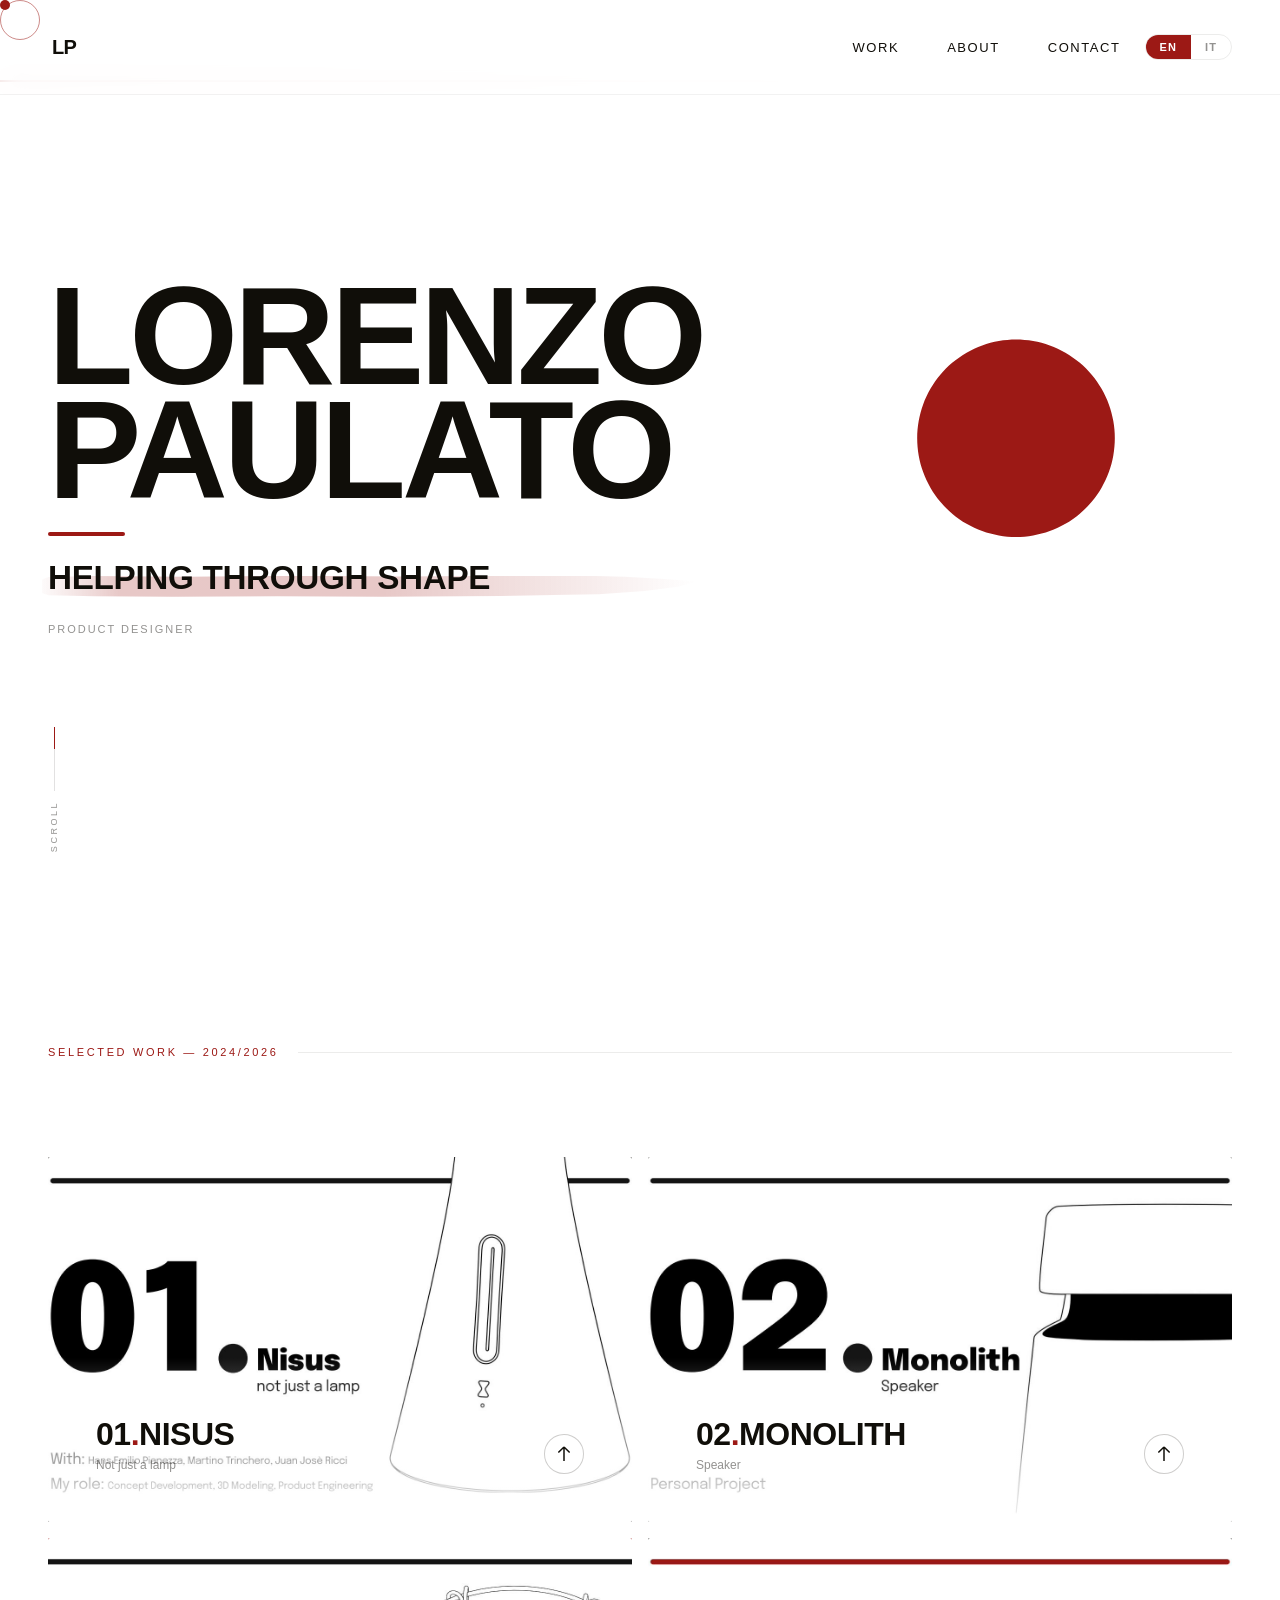
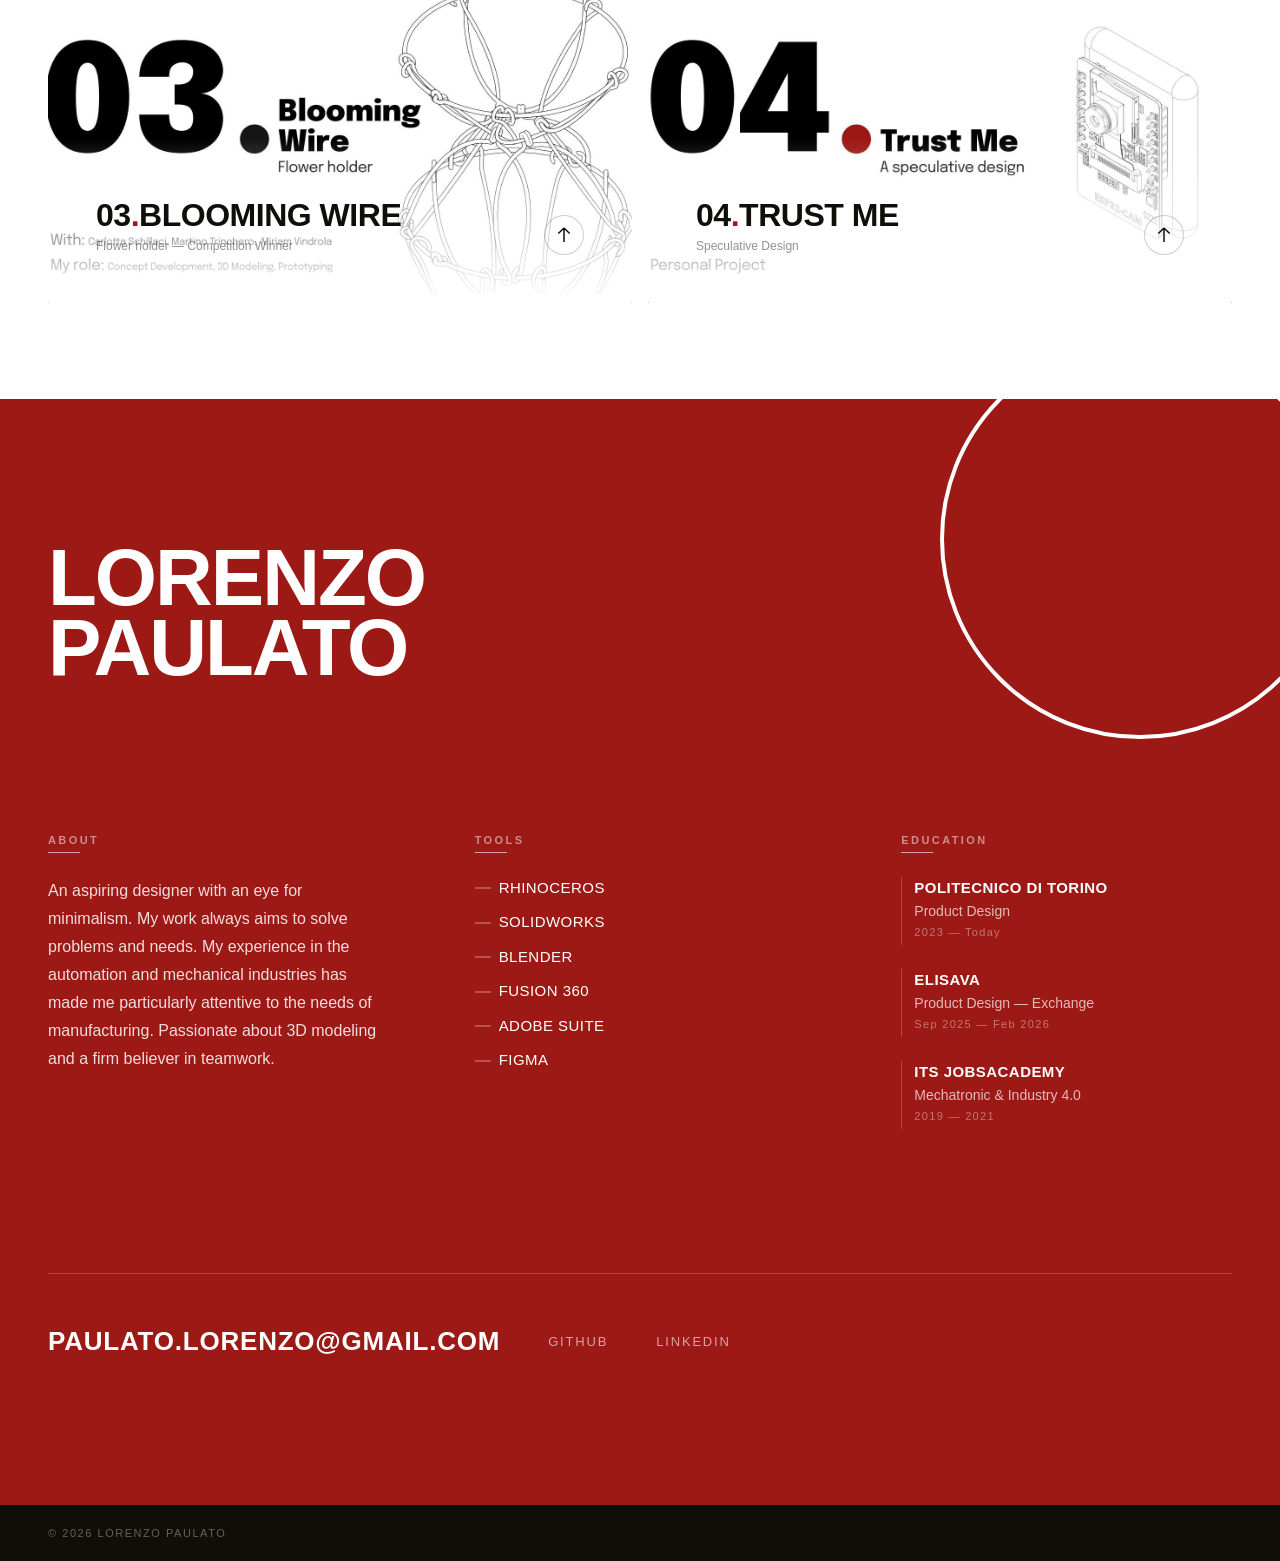
==== commit 34c28fed: "Update portfolio" ====
--- a/index.html
+++ b/index.html
@@ -264,7 +264,7 @@
       display: flex;
       flex-direction: column;
       justify-content: center;
-      padding: var(--space-lg) var(--space-md) var(--space-md);
+      padding: var(--space-lg) var(--space-md) 160px;
       position: relative;
       z-index: 2;
     }
@@ -277,19 +277,8 @@
       letter-spacing: -0.03em;
       text-transform: uppercase;
       color: var(--text-primary);
-      animation: fadeUp 0.9s var(--ease-out) 0.3s both;
-      position: relative;
-    }
-    .hero-name::after {
-      content: '';
-      position: absolute;
-      bottom: 12px; left: -8px;
-      width: 104%; height: 18%;
-      background: var(--accent);
-      z-index: -1;
-      opacity: 0.15;
-      border-radius: 4px;
-      transform: skewX(-8deg);
+      animation: fadeUp 0.8s var(--ease-out) 0.4s both;
+      position: relative;
     }
 
     .hero-red-rule {
@@ -299,7 +288,7 @@
       background: var(--accent);
       margin: var(--space-sm) 0;
       transform-origin: left;
-      animation: ruleExpand 0.9s var(--ease-out) 0.5s both;
+      animation: ruleExpand 0.6s var(--ease-out) 1.0s both;
     }
 
     .hero-tagline {
@@ -310,19 +299,47 @@
       letter-spacing: -0.01em;
       color: var(--text-primary);
       line-height: 1.1;
-      animation: fadeUp 0.9s var(--ease-out) 0.6s both;
+      animation: fadeUp 0.7s var(--ease-out) 1.3s both;
       position: relative;
       display: inline-block;
     }
     .hero-tagline::after {
       content: '';
       position: absolute;
-      bottom: 4px; left: 0;
-      height: 60%;
-      background: var(--accent);
+      bottom: 0px; left: -6px;
+      height: 58%;
+      background: linear-gradient(to right,
+        rgba(156,25,21,0.08) 0%,
+        var(--accent) 12%,
+        var(--accent) 52%,
+        rgba(156,25,21,0) 100%
+      );
+      clip-path: polygon(
+        0% 18%,
+        1% 6%,
+        8% 2%,
+        22% 5%,
+        38% 0%,
+        55% 4%,
+        70% 1%,
+        83% 0%,
+        89% 5%,
+        95% 16%,
+        100% 28%,
+        97% 52%,
+        92% 72%,
+        85% 88%,
+        70% 96%,
+        52% 100%,
+        36% 97%,
+        20% 100%,
+        8% 97%,
+        1% 93%,
+        0% 82%
+      );
       z-index: -1;
-      opacity: 0.18;
-      animation: typewriter 1.4s var(--ease-out) 1.1s both;
+      opacity: 0.24;
+      animation: typewriter 1.0s var(--ease-out) 1.8s both;
       width: 0;
     }
 
@@ -333,7 +350,7 @@
       letter-spacing: 0.18em;
       text-transform: uppercase;
       color: var(--text-secondary);
-      animation: fadeUp 0.9s var(--ease-out) 0.7s both;
+      animation: fadeUp 0.7s var(--ease-out) 1.3s both;
     }
 
     .hero-scroll {
@@ -343,7 +360,7 @@
       flex-direction: column;
       align-items: center;
       gap: 10px;
-      animation: fadeUp 0.9s var(--ease-out) 1s both;
+      animation: fadeUp 0.6s var(--ease-out) 3.3s both;
       cursor: pointer;
     }
     .hero-scroll span {
@@ -379,56 +396,24 @@
 
     .hero-right {
       position: relative;
-      border-left: 1px solid var(--grid-line);
       display: flex;
       align-items: center;
       justify-content: center;
       overflow: hidden;
     }
 
-    .hero-blob {
-      position: absolute;
-      width: 60vmin; height: 60vmin;
-      border-radius: 42% 58% 63% 37% / 45% 62% 38% 55%;
-      background: var(--accent);
-      opacity: 0.12;
-      animation: morph 18s infinite var(--ease);
-      filter: blur(2px);
+    .hero-blob-wrap {
+      position: absolute;
+      top: 50%; left: 50%;
+      transform: translate(-50%, -55%);
+      width: 115vmin; height: 115vmin;
       z-index: 0;
     }
-    @keyframes morph {
-      0%,100% { border-radius: 42% 58% 63% 37% / 45% 62% 38% 55%; transform: translate(0,0) scale(1); }
-      25%     { border-radius: 58% 42% 37% 63% / 62% 38% 55% 45%; transform: translate(5%,-3%) scale(1.05); }
-      50%     { border-radius: 37% 63% 58% 42% / 38% 55% 45% 62%; transform: translate(-4%,6%) scale(0.95); }
-      75%     { border-radius: 63% 37% 42% 58% / 55% 45% 62% 38%; transform: translate(3%,4%) scale(1.02); }
-    }
-
-    .hero-mesh {
-      position: absolute;
-      inset: 0;
+    .hero-blob-wrap svg {
       width: 100%; height: 100%;
-      z-index: 1;
-      pointer-events: none;
-    }
-
-    .hero-geometries {
-      position: absolute;
-      inset: 0;
-      z-index: 2;
-      pointer-events: none;
-    }
-    .geo-bulge {
-      position: absolute;
-      border-radius: 50%;
-      background: var(--accent);
-      opacity: 0.08;
-      filter: blur(20px);
-      animation: float 8s infinite var(--ease);
-    }
-    @keyframes float {
-      0%, 100% { transform: translate(0, 0); }
-      50%       { transform: translate(15px, -10px); }
-    }
+      display: block;
+    }
+
 
     /* ── Projects ── */
     #projects {
@@ -461,7 +446,7 @@
     .projects-grid {
       display: grid;
       grid-template-columns: 1fr 1fr;
-      gap: 2px;
+      gap: 16px;
     }
 
     .project-card {
@@ -531,67 +516,49 @@
       position: absolute;
       bottom: 0; left: 0; right: 0;
       padding: var(--space-md);
+      padding-top: 60px;
       z-index: 3;
       display: flex;
       align-items: flex-end;
       justify-content: space-between;
       pointer-events: none;
-    }
-    .card-number {
-      font-family: var(--font-display);
-      font-size: 11px;
-      font-weight: 700;
-      letter-spacing: 0.2em;
-      color: var(--accent);
-      display: block;
-      margin-bottom: 6px;
+      background: linear-gradient(to top, rgba(255,255,255,0.97) 0%, rgba(255,255,255,0) 100%);
     }
     .card-title {
       font-family: var(--font-display);
       font-size: clamp(20px, 2.8vw, 32px);
       font-weight: 900;
       text-transform: uppercase;
-      color: var(--white);
+      color: var(--black);
       letter-spacing: -0.015em;
       line-height: 1.05;
-      position: relative;
       display: inline-block;
     }
-    .card-title::after {
-      content: '';
-      position: absolute;
-      bottom: 2px; left: 0;
-      width: 100%; height: 40%;
-      background: var(--accent);
-      opacity: 0.15;
-      z-index: -1;
-      border-radius: 2px;
-      transform: skewX(-5deg);
-    }
+    .card-dot { color: var(--red); }
     .card-sub {
       font-size: 12px;
       font-weight: 300;
-      color: rgba(255,255,255,0.5);
+      color: rgba(16,14,9,0.45);
       margin-top: 4px;
     }
     .card-arrow {
-      width: 44px; height: 44px;
-      border: 1px solid rgba(255,255,255,0.25);
+      width: 40px; height: 40px;
+      border: 1px solid rgba(16,14,9,0.2);
       border-radius: 50%;
       display: flex;
       align-items: center;
       justify-content: center;
-      color: var(--white);
+      color: var(--black);
       transform: rotate(-45deg);
       transition: all var(--transition-fast);
       flex-shrink: 0;
-      background: rgba(0,0,0,0.1);
+      background: transparent;
     }
     .project-card:hover .card-arrow {
       background: var(--accent);
       border-color: var(--accent);
+      color: var(--white);
       transform: rotate(0deg) scale(1.1);
-      box-shadow: 0 8px 24px rgba(0,0,0,0.25);
     }
     .card-line {
       position: absolute;
@@ -605,22 +572,12 @@
 
     .card-bg-black { background: var(--black); }
     .card-bg-white { background: var(--white); }
-    .card-bg-white .card-title { color: var(--black); }
-    .card-bg-white .card-sub { color: var(--text-secondary); }
-    .card-bg-white .card-arrow {
-      border-color: rgba(0,0,0,0.25);
-      color: var(--black);
-      background: rgba(255,255,255,0.1);
-    }
-    .card-bg-white:hover .card-arrow {
-      background: var(--accent);
-      border-color: var(--accent);
-      color: var(--white);
-    }
-    .card-bg-red { background: var(--red); }
-    .card-bg-red .card-wireframe { opacity: 0.7; }
-    .card-bg-red .card-arrow { border-color: rgba(255,255,255,0.3); }
-    .card-bg-red .card-line { background: var(--white); }
+    .card-bg-red   { background: var(--red); }
+    .card-bg-red::before { background: var(--red); }
+    .card-bg-red .card-wireframe { opacity: 1; }
+    .card-bg-red .card-line { background: var(--red); }
+
+    .project-card:hover { z-index: 1; }
 
     /* ── About ── */
     #about {
@@ -631,12 +588,11 @@
     }
     .about-decoration {
       position: absolute;
-      top: -80px; right: -80px;
+      top: -60px; right: -60px;
       width: 400px; height: 400px;
       border-radius: 50%;
-      border: 1px solid rgba(255,255,255,0.15);
+      border: 4px solid var(--white);
       pointer-events: none;
-      animation: pulse 12s infinite var(--ease);
     }
     .about-decoration-2 {
       position: absolute;
@@ -648,8 +604,8 @@
       animation: pulse 15s infinite reverse var(--ease);
     }
     @keyframes pulse {
-      0%, 100% { transform: scale(1); opacity: 0.15; }
-      50%       { transform: scale(1.08); opacity: 0.25; }
+      0%, 100% { opacity: 0.55; }
+      50%       { opacity: 0.75; }
     }
 
     .about-grid {
@@ -672,17 +628,6 @@
       grid-column: 1 / -1;
       margin-bottom: var(--space-md);
       position: relative;
-    }
-    .about-heading::after {
-      content: '';
-      position: absolute;
-      bottom: 16px; left: -12px;
-      width: 108%; height: 22%;
-      background: var(--white);
-      z-index: -1;
-      opacity: 0.12;
-      border-radius: 4px;
-      transform: skewX(-6deg);
     }
     .about-bio {
       font-size: 16px;
@@ -824,23 +769,13 @@
     /* ── Footer ── */
     footer {
       background: var(--black);
-      color: var(--white);
-      padding: var(--space-md);
-      text-align: center;
-      font-size: 13px;
-      letter-spacing: 0.08em;
-      position: relative;
-    }
-    footer::before {
-      content: '';
-      position: absolute;
-      top: 0; left: 0; right: 0;
-      height: 1px;
-      background: linear-gradient(90deg, transparent, var(--red), transparent);
-    }
-    footer a { color: var(--red); text-decoration: none; transition: opacity var(--transition-fast); }
-    footer a:hover { opacity: 0.8; }
-    .footer-motto { font-family: var(--font-display); font-weight: 600; margin: 8px 0; color: var(--red); }
+      color: rgba(255,255,255,0.35);
+      padding: 20px var(--space-md);
+      font-family: var(--font-display);
+      font-size: 11px;
+      letter-spacing: 0.14em;
+      text-transform: uppercase;
+    }
 
     /* ── Loader ── */
     .loader {
@@ -958,7 +893,7 @@
         <span data-en="Helping Through Shape" data-it="Aiutare attraverso la Forma">Helping Through Shape</span>
       </p>
       <p class="hero-sub">
-        <span data-en="Product Design — Politecnico di Torino" data-it="Product Design — Politecnico di Torino">Product Design — Politecnico di Torino</span>
+        <span data-en="Product Designer" data-it="Product Designer">Product Designer</span>
       </p>
       <div class="hero-scroll" onclick="document.getElementById('projects').scrollIntoView({behavior:'smooth'})" role="button" tabindex="0">
         <div class="scroll-line"></div>
@@ -966,9 +901,11 @@
       </div>
     </div>
     <div class="hero-right">
-      <div class="hero-blob" aria-hidden="true"></div>
-      <svg id="heroMesh" class="hero-mesh" xmlns="http://www.w3.org/2000/svg" aria-hidden="true"></svg>
-      <div class="hero-geometries" id="heroGeometries" aria-hidden="true"></div>
+      <div class="hero-blob-wrap" id="heroBlobWrap" aria-hidden="true">
+        <svg id="blob-svg" viewBox="0 0 400 400" xmlns="http://www.w3.org/2000/svg">
+          <path id="blob-path" fill="#9c1915" d=""/>
+        </svg>
+      </div>
     </div>
   </section>
 
@@ -986,8 +923,7 @@
         </div>
         <div class="card-info">
           <div>
-            <span class="card-number">01</span>
-            <div class="card-title">Nisus</div>
+            <div class="card-title">01<span class="card-dot">.</span>Nisus</div>
             <div class="card-sub" data-en="Not just a lamp" data-it="Non solo una lampada">Not just a lamp</div>
           </div>
           <div class="card-arrow">
@@ -1009,8 +945,7 @@
         </div>
         <div class="card-info">
           <div>
-            <span class="card-number" style="color:var(--red)">02</span>
-            <div class="card-title">Monolith</div>
+            <div class="card-title">02<span class="card-dot">.</span>Monolith</div>
             <div class="card-sub" data-en="Speaker" data-it="Speaker">Speaker</div>
           </div>
           <div class="card-arrow">
@@ -1032,17 +967,16 @@
         </div>
         <div class="card-info">
           <div>
-            <span class="card-number" style="color:rgba(255,255,255,0.6)">03</span>
-            <div class="card-title">Blooming Wire</div>
+            <div class="card-title">03<span class="card-dot">.</span>Blooming Wire</div>
             <div class="card-sub" data-en="Flower holder — Competition Winner" data-it="Portafiori — Vincitore di Competizione">Flower holder — Competition Winner</div>
           </div>
-          <div class="card-arrow" style="border-color:rgba(255,255,255,0.4)">
+          <div class="card-arrow">
             <svg width="14" height="14" viewBox="0 0 14 14" fill="none" aria-hidden="true">
               <path d="M2 12L12 2M12 2H4M12 2V10" stroke="currentColor" stroke-width="1.5"/>
             </svg>
           </div>
         </div>
-        <div class="card-line" style="background:var(--white)"></div>
+        <div class="card-line"></div>
       </a>
 
       <!-- 04 Trust Me -->
@@ -1055,8 +989,7 @@
         </div>
         <div class="card-info">
           <div>
-            <span class="card-number">04</span>
-            <div class="card-title">Trust Me</div>
+            <div class="card-title">04<span class="card-dot">.</span>Trust Me</div>
             <div class="card-sub" data-en="Speculative Design" data-it="Design Speculativo">Speculative Design</div>
           </div>
           <div class="card-arrow">
@@ -1073,7 +1006,6 @@
 
   <section id="about" aria-labelledby="about-title">
     <div class="about-decoration"></div>
-    <div class="about-decoration-2"></div>
     <div class="about-grid">
       <h2 id="about-title" class="about-heading" data-en="Lorenzo<br>Paulato" data-it="Lorenzo<br>Paulato">Lorenzo<br>Paulato</h2>
 
@@ -1125,8 +1057,6 @@
 
   <footer>
     <p>© <span id="year">2026</span> Lorenzo Paulato</p>
-    <p class="footer-motto" data-en="Helping Through Shape" data-it="Aiutare attraverso la Forma">Helping Through Shape</p>
-    <a href="mailto:paulato.lorenzo@gmail.com">paulato.lorenzo@gmail.com</a>
   </footer>
 
   <script>
@@ -1220,50 +1150,215 @@
       });
     }
 
-    // ── Hero Mesh ──
-    function createHeroMesh() {
-      const svg = document.getElementById('heroMesh');
-      if (!svg) return;
-      const parent = svg.parentElement;
-      const W = parent.clientWidth || window.innerWidth;
-      const H = parent.clientHeight || window.innerHeight;
-      svg.setAttribute('viewBox', `0 0 ${W} ${H}`);
-      const colors = ['rgba(16,14,9,0.08)', 'rgba(156,25,21,0.1)', 'rgba(255,255,255,0.1)'];
-      for (let i = 0; i < 18; i++) {
-        const line = document.createElementNS('http://www.w3.org/2000/svg', 'line');
-        const x1 = Math.random() * W, y1 = Math.random() * H;
-        line.setAttribute('x1', x1);
-        line.setAttribute('y1', y1);
-        line.setAttribute('x2', x1 + (Math.random() - 0.5) * 300);
-        line.setAttribute('y2', y1 + (Math.random() - 0.5) * 300);
-        line.setAttribute('stroke', colors[i % colors.length]);
-        line.setAttribute('stroke-width', '0.8');
-        line.setAttribute('opacity', '0.7');
-        svg.appendChild(line);
+    // ── SVG Liquid Blob ──
+    (function () {
+      const container = document.getElementById('heroBlobWrap');
+      const svgPath   = document.getElementById('blob-path');
+      if (!container || !svgPath) return;
+
+      const CFG = {
+        points         : 36,
+        radius         : 100,
+        cx             : 200,
+        cy             : 200,
+        deformScale    : 0.75,
+        maxDeform      : 72,
+        sigma          : 0.42,
+        easing         : 0.045,
+        minEasing      : 0.012,
+        velocityWindow : 3,
+        idleAmp        : [9, 5, 7],   // ampiezze dei 3 armonici idle
+        idleFreq       : [0.4, 0.7, 0.25], // frequenze (rad/s)
+        idlePhase      : [2, 3, 1],   // moltiplicatori di fase per angolo
+        idleEasing     : 0.025,       // velocità di blend verso idle
+      };
+
+      const pts = [];
+      let mouseX = -9999, mouseY = -9999;
+      let vel = 0, prevMPos = null, velHist = [], hovered = false;
+      let idleMode = false;
+      let idleTimer = null;
+
+      const svgEl = container.querySelector('svg');
+      const INTRO_DELAY = 2500;
+      const INTRO_DUR   = 1100;
+      const IDLE_START  = 3700;
+      const startTime   = Date.now();
+      let   idleStarted = false;
+
+      function easeOutCubic(t) { return 1 - Math.pow(1 - t, 3); }
+
+      function initPoints() {
+        for (let i = 0; i < CFG.points; i++) {
+          const a  = (2 * Math.PI * i) / CFG.points - Math.PI / 2;
+          const rx = CFG.cx + CFG.radius * Math.cos(a);
+          const ry = CFG.cy + CFG.radius * Math.sin(a);
+          pts.push({ angle: a, restX: rx, restY: ry, curX: rx, curY: ry, dispX: 0, dispY: 0 });
+        }
       }
-    }
-
-    // ── Hero Floating Shapes ──
-    function createHeroGeometries() {
-      const container = document.getElementById('heroGeometries');
-      if (!container) return;
-      for (let i = 0; i < 6; i++) {
-        const b = document.createElement('div');
-        b.className = 'geo-bulge';
-        const size = Math.random() * 120 + 60;
-        b.style.width  = size + 'px';
-        b.style.height = size + 'px';
-        b.style.left   = Math.random() * 100 + '%';
-        b.style.top    = Math.random() * 100 + '%';
-        b.style.animationDelay = Math.random() * 5 + 's';
-        b.style.background = i % 3 === 0 ? 'var(--red)' : i % 3 === 1 ? 'var(--white)' : 'var(--black)';
-        container.appendChild(b);
+
+      function catmullRomToPath(points) {
+        const n = points.length;
+        if (n < 3) return '';
+        const p = (i) => points[((i % n) + n) % n];
+        let d = '';
+        for (let i = 0; i < n; i++) {
+          const p0 = p(i-1), p1 = p(i), p2 = p(i+1), p3 = p(i+2);
+          const cp1x = p1.x + (p2.x - p0.x) / 6;
+          const cp1y = p1.y + (p2.y - p0.y) / 6;
+          const cp2x = p2.x - (p3.x - p1.x) / 6;
+          const cp2y = p2.y - (p3.y - p1.y) / 6;
+          if (i === 0) d += `M ${p1.x.toFixed(2)} ${p1.y.toFixed(2)} `;
+          d += `C ${cp1x.toFixed(2)} ${cp1y.toFixed(2)} ${cp2x.toFixed(2)} ${cp2y.toFixed(2)} ${p2.x.toFixed(2)} ${p2.y.toFixed(2)} `;
+        }
+        return d + 'Z';
       }
-    }
+
+      function gaussianWeight(da) {
+        return Math.exp(-(da * da) / (2 * CFG.sigma * CFG.sigma));
+      }
+
+      function normalizeAngle(a) {
+        while (a >  Math.PI) a -= 2 * Math.PI;
+        while (a < -Math.PI) a += 2 * Math.PI;
+        return a;
+      }
+
+      function getMouseSVG(e) {
+        const rect = container.getBoundingClientRect();
+        return {
+          x: (e.clientX - rect.left) * (400 / rect.width),
+          y: (e.clientY - rect.top)  * (400 / rect.height),
+        };
+      }
+
+      // Calcola il displacement idle target per un punto al tempo t
+      function idleTarget(pt, t) {
+        let r = 0;
+        for (let k = 0; k < CFG.idleAmp.length; k++) {
+          r += CFG.idleAmp[k] * Math.sin(t * CFG.idleFreq[k] + pt.angle * CFG.idlePhase[k]);
+        }
+        return { x: r * Math.cos(pt.angle), y: r * Math.sin(pt.angle) };
+      }
+
+      document.addEventListener('mousemove', (e) => {
+        const svg = getMouseSVG(e);
+        mouseX = svg.x; mouseY = svg.y;
+        if (prevMPos) {
+          const dx = mouseX - prevMPos.x, dy = mouseY - prevMPos.y;
+          velHist.push(Math.sqrt(dx*dx + dy*dy));
+          if (velHist.length > CFG.velocityWindow) velHist.shift();
+          vel = velHist.reduce((s, v) => s + v, 0) / velHist.length;
+        }
+        prevMPos = { x: mouseX, y: mouseY };
+      });
+
+      container.addEventListener('mouseenter', () => {
+        clearTimeout(idleTimer);
+        idleMode = false;
+        hovered = true;
+        cursor.style.background = 'var(--white)';
+        ring.style.borderColor  = 'rgba(255,255,255,0.7)';
+      });
+      container.addEventListener('mouseleave', () => {
+        hovered = false;
+        vel = Math.min(vel * 1.5, 200);
+        cursor.style.background = 'var(--red)';
+        ring.style.borderColor  = 'rgba(156,25,21,0.5)';
+        idleTimer = setTimeout(() => { idleMode = true; }, 500);
+      });
+
+      function update() {
+        const now     = Date.now();
+        const elapsed = now - startTime;
+        const t       = now * 0.001;
+
+        // ── Intro scale animation (JS-driven, no CSS) ──
+        let blobScale;
+        if (elapsed < INTRO_DELAY) {
+          blobScale = 0;
+        } else if (elapsed < INTRO_DELAY + INTRO_DUR) {
+          blobScale = easeOutCubic((elapsed - INTRO_DELAY) / INTRO_DUR);
+        } else {
+          blobScale = 1;
+        }
+        svgEl.style.transform       = blobScale < 1 ? `scale(${blobScale.toFixed(4)})` : '';
+        svgEl.style.transformOrigin = 'center';
+
+        // ── Attiva idle dopo intro ──
+        if (!idleStarted && elapsed >= IDLE_START) {
+          idleStarted = true;
+          if (!hovered) idleMode = true;
+        }
+
+        if (idleMode) {
+          // Blend morbido verso il target sinusoidale
+          for (let i = 0; i < pts.length; i++) {
+            const tgt = idleTarget(pts[i], t);
+            pts[i].dispX += (tgt.x - pts[i].dispX) * CFG.idleEasing;
+            pts[i].dispY += (tgt.y - pts[i].dispY) * CFG.idleEasing;
+            pts[i].curX = pts[i].restX + pts[i].dispX;
+            pts[i].curY = pts[i].restY + pts[i].dispY;
+          }
+        } else if (!hovered) {
+          // Ritorno al cerchio dopo uscita mouse
+          vel *= 0.92;
+          if (vel < 0.1) vel = 0;
+          for (let i = 0; i < pts.length; i++) {
+            const p   = pts[i];
+            const mag = Math.sqrt(p.dispX**2 + p.dispY**2);
+            const ease = CFG.minEasing + (CFG.easing - CFG.minEasing) * (1 - Math.exp(-mag / 20));
+            p.dispX *= (1 - ease);
+            p.dispY *= (1 - ease);
+            p.curX = p.restX + p.dispX;
+            p.curY = p.restY + p.dispY;
+          }
+        } else {
+          // Interazione mouse
+          const cAngle = Math.atan2(mouseY - CFG.cy, mouseX - CFG.cx);
+          const dist   = Math.sqrt((mouseX - CFG.cx)**2 + (mouseY - CFG.cy)**2);
+          if (dist < CFG.radius + 120 || vel > 1) {
+            const deform = Math.min(vel * CFG.deformScale, CFG.maxDeform);
+            const dir    = dist < CFG.radius ? -0.3 : 1;
+            for (let i = 0; i < pts.length; i++) {
+              const delta = normalizeAngle(cAngle - pts[i].angle);
+              const w = gaussianWeight(delta);
+              pts[i].dispX += dir * deform * w * Math.cos(pts[i].angle) * 0.15;
+              pts[i].dispY += dir * deform * w * Math.sin(pts[i].angle) * 0.15;
+            }
+          }
+          for (let i = 0; i < pts.length; i++) {
+            const p   = pts[i];
+            const mag = Math.sqrt(p.dispX**2 + p.dispY**2);
+            const ease = CFG.minEasing + (CFG.easing - CFG.minEasing) * (1 - Math.exp(-mag / 20));
+            p.dispX *= (1 - ease);
+            p.dispY *= (1 - ease);
+            const maxD = 88;
+            p.dispX = Math.max(-maxD, Math.min(maxD, p.dispX));
+            p.dispY = Math.max(-maxD, Math.min(maxD, p.dispY));
+            p.curX = p.restX + p.dispX;
+            p.curY = p.restY + p.dispY;
+          }
+        }
+
+        svgPath.setAttribute('d', catmullRomToPath(pts.map(p => ({ x: p.curX, y: p.curY }))));
+        requestAnimationFrame(update);
+      }
+
+      initPoints();
+      svgPath.setAttribute('d', catmullRomToPath(pts.map(p => ({ x: p.curX, y: p.curY }))));
+      requestAnimationFrame(update);
+
+      document.addEventListener('visibilitychange', () => {
+        if (!document.hidden) requestAnimationFrame(update);
+      });
+    })();
 
     // ── 3D Tilt ──
     function initTiltEffect() {
       document.querySelectorAll('[data-tilt]').forEach(card => {
+        const edgeColor = '#9c1915';
+
         card.addEventListener('mousemove', (e) => {
           const r = card.getBoundingClientRect();
           const x = e.clientX - r.left;
@@ -1271,9 +1366,14 @@
           const rx = (y - r.height / 2) / 15;
           const ry = (r.width / 2 - x) / 15;
           card.style.transform = `perspective(1000px) rotateX(${rx}deg) rotateY(${ry}deg) scale(1.02)`;
+          // Spessore fisico: il bordo emerge nella direzione opposta all'inclinazione
+          const sx = (-ry * 1.8).toFixed(1);
+          const sy = (rx * 1.8).toFixed(1);
+          card.style.boxShadow = `${sx}px ${sy}px 0 0 ${edgeColor}`;
         });
         card.addEventListener('mouseleave', () => {
           card.style.transform = 'perspective(1000px) rotateX(0) rotateY(0) scale(1)';
+          card.style.boxShadow = '';
         });
       });
     }
@@ -1332,20 +1432,10 @@
     // ── Init ──
     document.addEventListener('DOMContentLoaded', () => {
       createDynamicGrid();
-      createHeroMesh();
-      createHeroGeometries();
       initTiltEffect();
       initScrollThemes();
       initScrollReveal();
 
-      let resizeTimer;
-      window.addEventListener('resize', () => {
-        clearTimeout(resizeTimer);
-        resizeTimer = setTimeout(() => {
-          const svg = document.getElementById('heroMesh');
-          if (svg) { svg.innerHTML = ''; createHeroMesh(); }
-        }, 250);
-      });
     });
   </script>
 </body>
